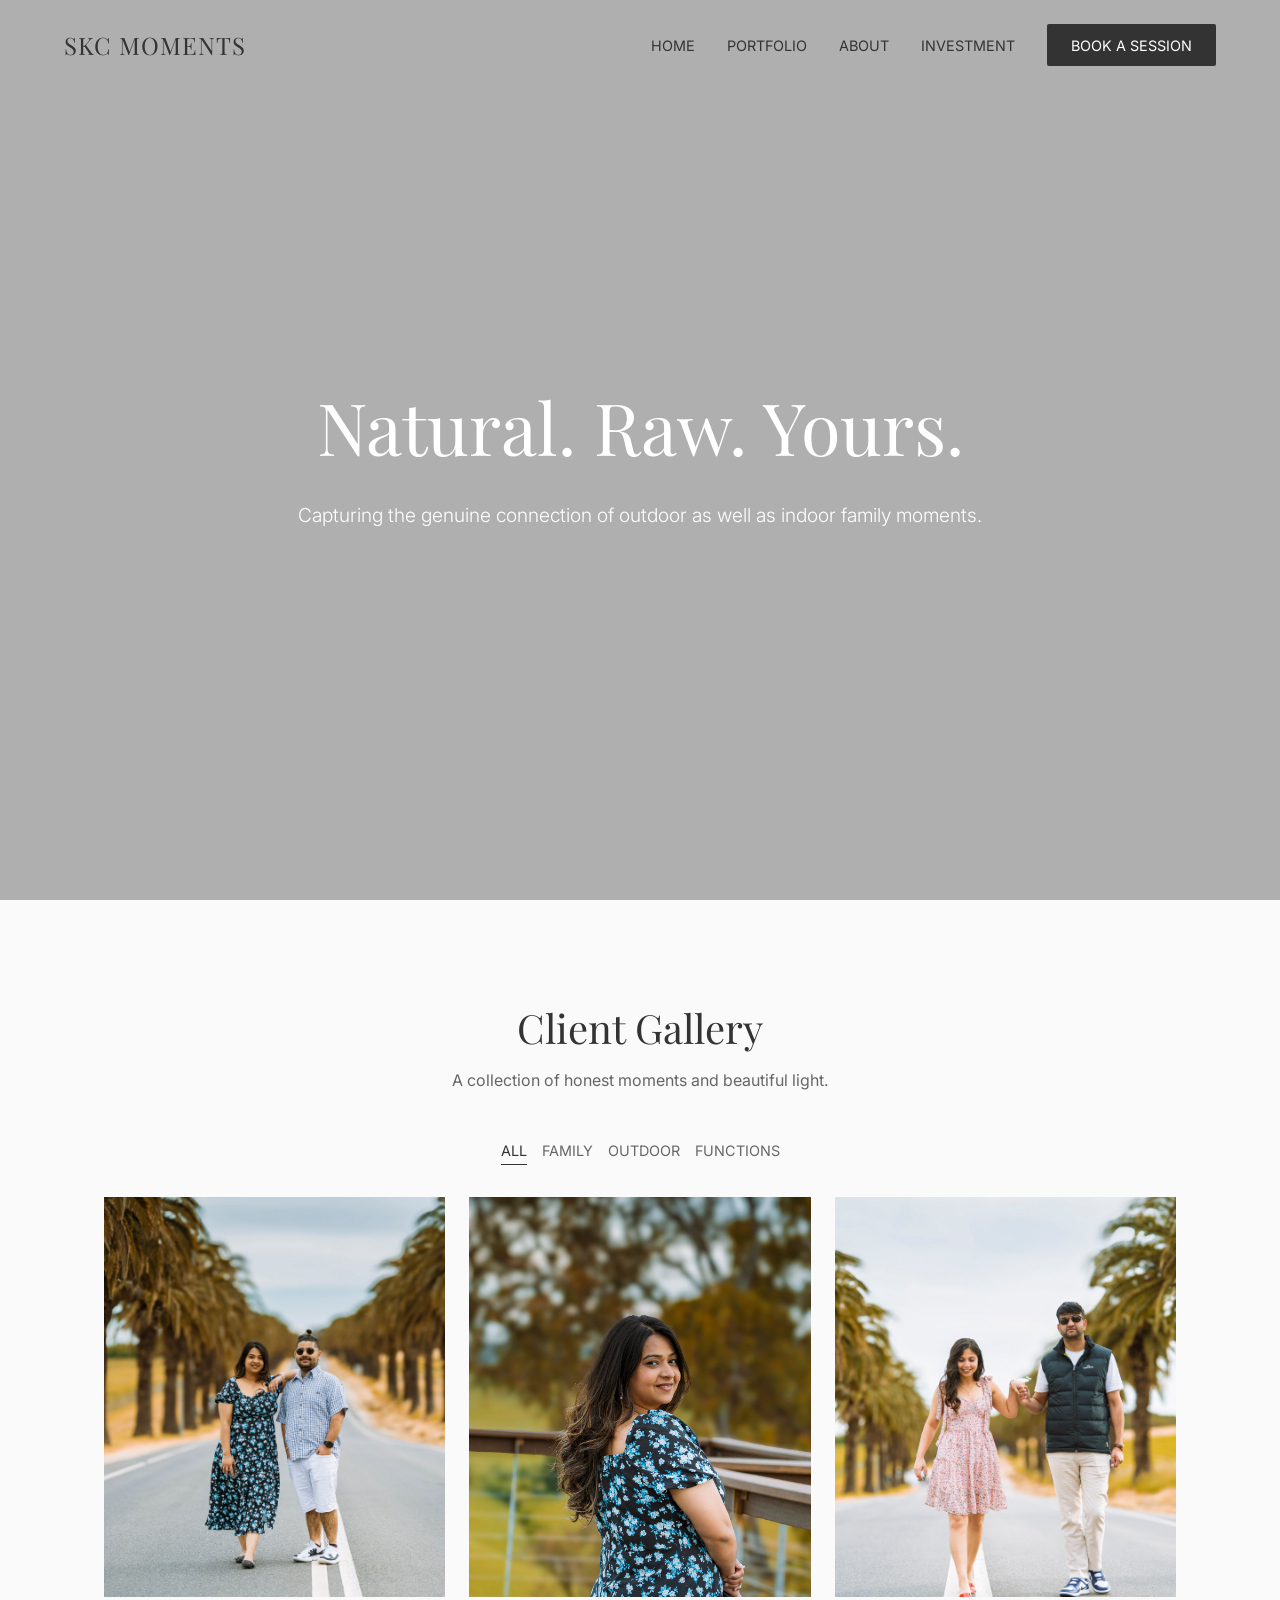
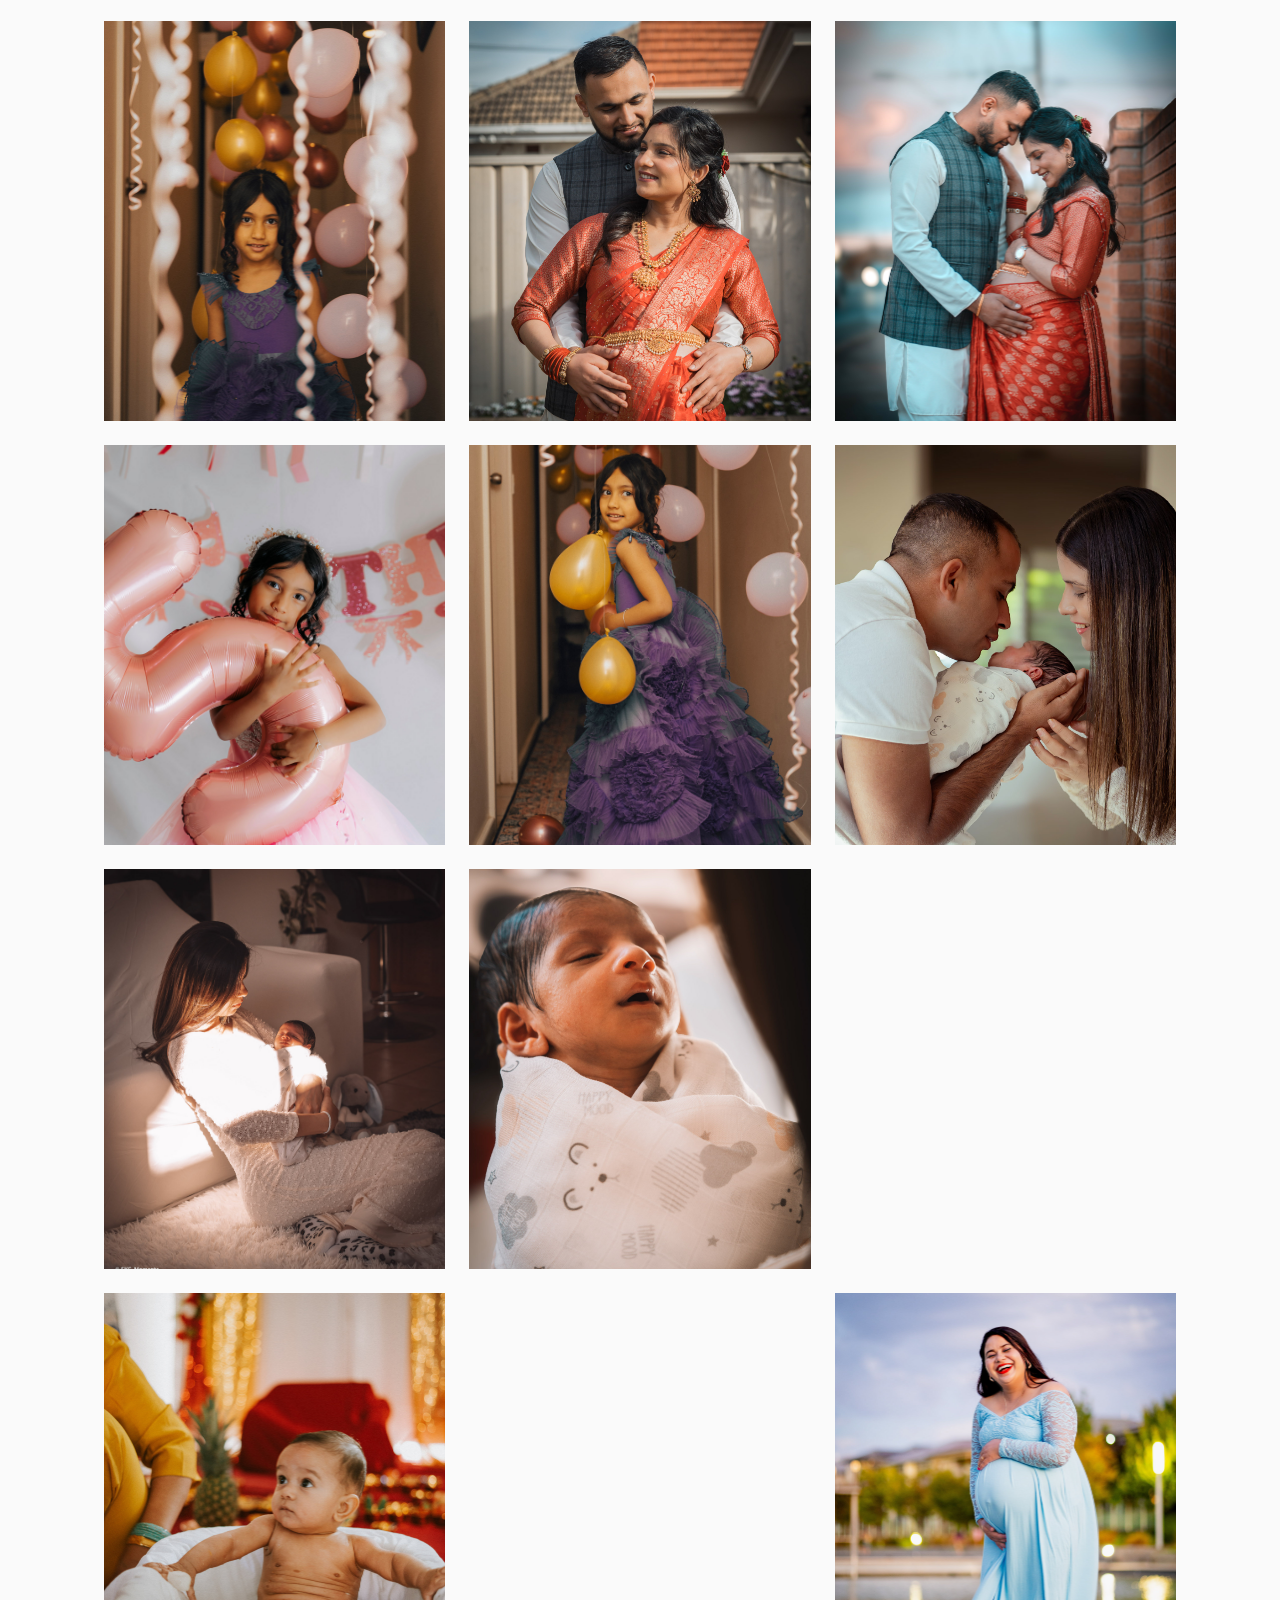
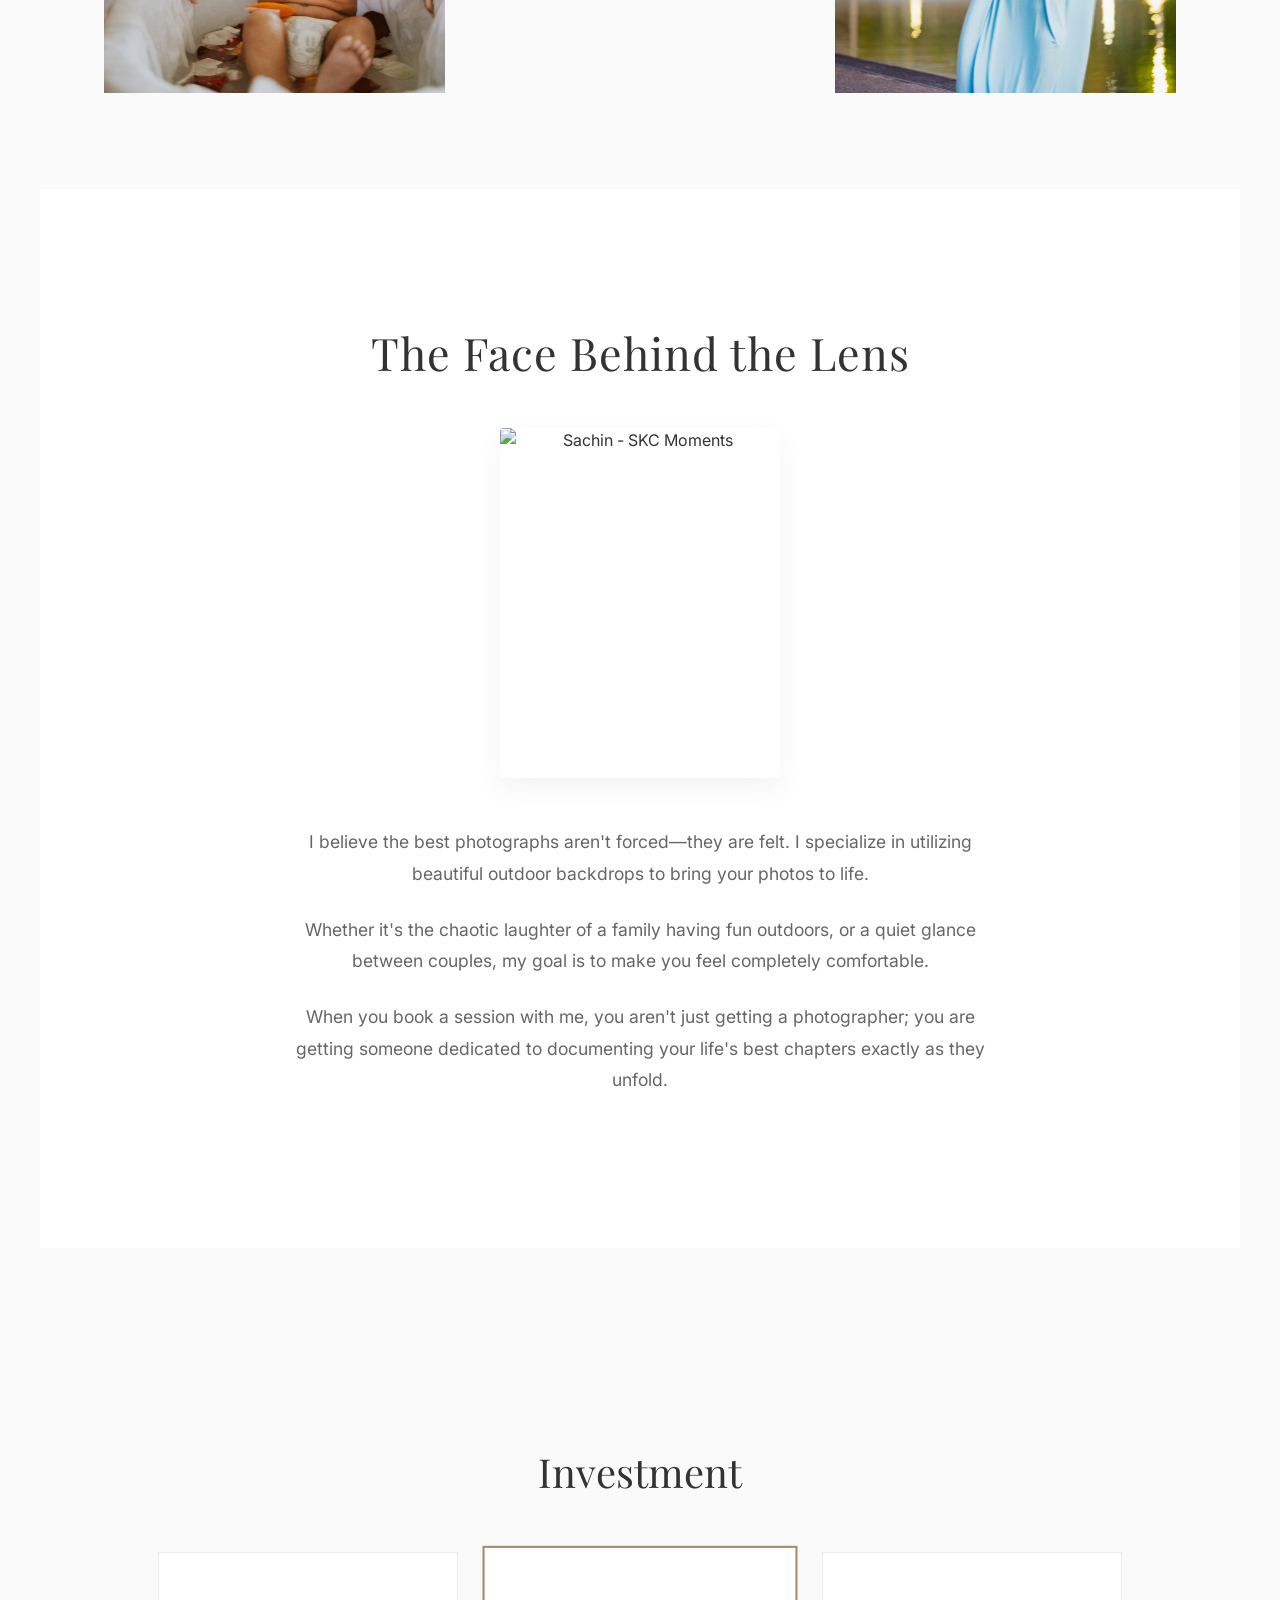
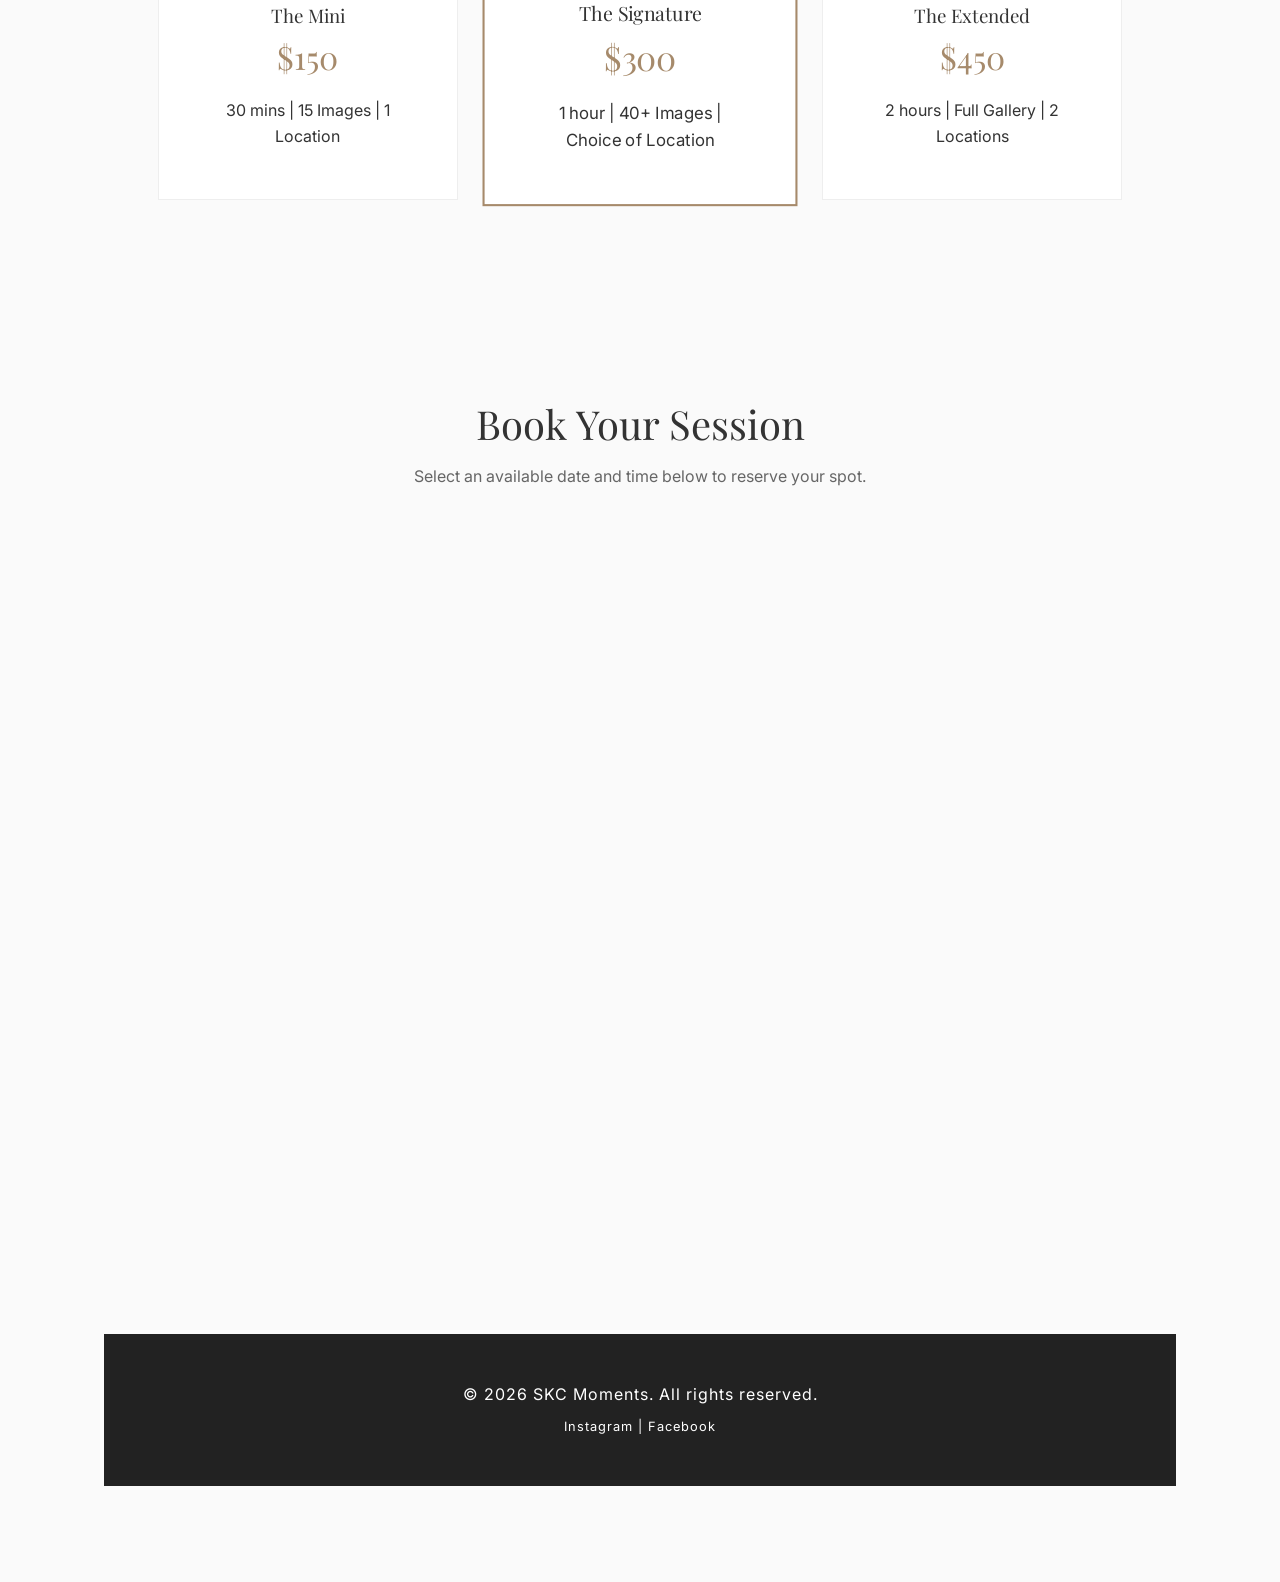
==== index.html @ 0d702248 "Merge branch 'main' of https://github.com/skcmoments/skcmoments.github.io" ====
<!DOCTYPE html>
<html lang="en">
<head>
    <meta charset="UTF-8">
    <meta name="viewport" content="width=device-width, initial-scale=1.0">
    <title>SKC Moments | Outdoor | Indoor Family Photography</title>
    <link rel="preconnect" href="https://fonts.googleapis.com">
    <link rel="preconnect" href="https://fonts.gstatic.com" crossorigin>
    <link href="https://fonts.googleapis.com/css2?family=Playfair+Display:ital,wght@0,400;0,600;1,400&family=Inter:wght@300;400;500&display=swap" rel="stylesheet">
    <link rel="stylesheet" href="style.css">
</head>
<body>

    <nav id="navbar">
            <div class="logo">SKC MOMENTS</div>
            <div class="nav-links">
            <a href="#home">Home</a>
            <a href="#portfolio">Portfolio</a>
            <a href="#about">About</a> 
            <a href="#pricing">Investment</a>
            <a href="#contact" class="btn-book">Book a Session</a>
        </div>
    </nav>

    <header id="home">
        <div class="fade-in">
            <h1>Natural. Raw. Yours.</h1>
            <p>Capturing the genuine connection of outdoor as well as indoor family moments.</p>
        </div>
    </header>

    <section id="portfolio">
        <div class="section-header fade-in">
            <h2>Client Gallery</h2>
            <p>A collection of honest moments and beautiful light.</p>
        </div>
        
       <div class="filter-btns fade-in">
    <button class="filter-btn active" onclick="filterGallery('all')">All</button>
    <button class="filter-btn" onclick="filterGallery('family')">Family</button>
    <button class="filter-btn" onclick="filterGallery('outdoor')">Outdoor</button>
    <button class="filter-btn" onclick="filterGallery('functions')">Functions</button>
    </div>

        <div class="gallery fade-in" id="dynamic-gallery"></div>
    </section>
    <section id="about">
    <div class="about-container fade-in">
        <h2>The Face Behind the Lens</h2>
        
        <div class="about-image-wrap">
            <img src="images/about-me.jpg" alt="Sachin - SKC Moments" class="about-portrait">
        </div>

        <div class="about-text-content">
            <p>I believe the best photographs aren't forced—they are felt. I specialize in utilizing beautiful outdoor backdrops to bring your photos to life.</p>
            <p>Whether it's the chaotic laughter of a family having fun outdoors, or a quiet glance between couples, my goal is to make you feel completely comfortable.</p>
            <p>When you book a session with me, you aren't just getting a photographer; you are getting someone dedicated to documenting your life's best chapters exactly as they unfold.</p>
        </div>
    </div>
</section>
    <section id="pricing">

    <div id="lightbox">
        <span class="close-lightbox" onclick="closeLightbox()">&times;</span>
        <img id="lightbox-img" src="" alt="Full Screen Photo">
    </div>

    <section id="pricing">
        <div class="section-header fade-in">
            <h2>Investment</h2>
        </div>
        <div class="pricing-grid fade-in">
            <div class="price-card">
                <h3>The Mini</h3>
                <div class="price">$150</div>
                <p>30 mins | 15 Images | 1 Location</p>
            </div>
            <div class="price-card" style="border: 2px solid var(--accent); transform: scale(1.05);">
                <h3>The Signature</h3>
                <div class="price">$300</div>
                <p>1 hour | 40+ Images | Choice of Location</p>
            </div>
            <div class="price-card">
                <h3>The Extended</h3>
                <div class="price">$450</div>
                <p>2 hours | Full Gallery | 2 Locations</p>
            </div>
        </div>
    </section>

    <section id="contact">
        <div class="section-header fade-in">
            <h2>Book Your Session</h2>
            <p>Select an available date and time below to reserve your spot.</p>
        </div>
        
        <div class="fade-in">
            <div class="calendly-inline-widget" data-url="https://calendly.com/sachinkadel7/30min" style="min-width:320px;height:700px;"></div>
            <script type="text/javascript" src="https://assets.calendly.com/assets/external/widget.js" async></script>
            </div>
    </section>
    <footer>
        <p>&copy; 2026 SKC Moments. All rights reserved.</p>
        <p style="margin-top: 10px; font-size: 0.8rem;">
            <a href="https://www.instagram.com/skc_moments" target="_blank">Instagram</a> |
            <a href="https://www.facebook.com/skc.moments" target="_blank">Facebook</a>
        </p>
    </footer>

    <script src="script.js"></script>
</body>
</html>
---- style.css ----
:root {
    --bg-light: #FAFAFA;
    --bg-dark: #222222;
    --text-main: #333333;
    --text-muted: #666666;
    --accent: #A68A6B; 
    --white: #FFFFFF;
}

* { margin: 0; padding: 0; box-sizing: border-box; }
html { scroll-behavior: smooth; overflow-x: hidden; }
body {
    font-family: 'Inter', sans-serif;
    background-color: var(--bg-light);
    color: var(--text-main);
    line-height: 1.6;
}

h1, h2, h3 { font-family: 'Playfair Display', serif; font-weight: 400; }
a { text-decoration: none; color: inherit; transition: color 0.3s; }
a:hover { color: var(--accent); }

/* Animations */
.fade-in { opacity: 0; transform: translateY(30px); transition: 0.8s ease-out; }
.fade-in.appear { opacity: 1; transform: translateY(0); }

/* Nav */
nav { position: fixed; top: 0; width: 100%; padding: 1.5rem 5%; display: flex; justify-content: space-between; align-items: center; z-index: 1000; transition: 0.4s; }
nav.scrolled { background: rgba(250, 250, 250, 0.95); padding: 1rem 5%; box-shadow: 0 2px 10px rgba(0,0,0,0.05); }
.logo { font-size: 1.5rem; letter-spacing: 1px; font-family: 'Playfair Display', serif; }
.nav-links { display: flex; gap: 2rem; text-transform: uppercase; font-size: 0.9rem; align-items: center; }
.btn-book { background: var(--text-main); color: var(--white); padding: 0.6rem 1.5rem; border-radius: 2px; }
.btn-book:hover { color: var(--white); background-color: var(--accent); }

/* Hero (Updated for Full Screen!) */
#home { 
    height: 100vh; 
    width: 100vw;
    max-width: 100%;
    margin: 0;
    padding: 0;
    background: linear-gradient(rgba(0,0,0,0.3), rgba(0,0,0,0.3)), url('https://images.unsplash.com/photo-1511895426328-dc8714191300?ixlib=rb-4.0.3') center/cover no-repeat; 
    display: flex; 
    flex-direction: column; 
    justify-content: center; 
    align-items: center; 
    color: var(--white); 
    text-align: center; 
}
#home h1 { font-size: 4.5rem; margin-bottom: 1rem; padding: 0 20px;}
#home p { font-size: 1.2rem; font-weight: 300; padding: 0 20px;}

/* Sections */
section { padding: 6rem 5%; max-width: 1200px; margin: 0 auto; }
.section-header { text-align: center; margin-bottom: 3rem; }
.section-header h2 { font-size: 2.5rem; margin-bottom: 0.5rem;}
.section-header p { color: var(--text-muted); }

/* Gallery */
.filter-btns {
    display: flex;
    justify-content: center;
    gap: 15px;
    margin-bottom: 2rem;
    flex-wrap: wrap; /* This ensures buttons move to a new line on small phones */
}
.filter-btn { background: none; border: none; font-size: 0.9rem; text-transform: uppercase; cursor: pointer; color: var(--text-muted); padding-bottom: 5px; font-family: 'Inter', sans-serif;}
.filter-btn.active { color: var(--text-main); border-bottom: 1px solid var(--text-main); }
.gallery { display: grid; grid-template-columns: repeat(auto-fill, minmax(300px, 1fr)); gap: 1.5rem; }
.gallery img { width: 100%; height: 400px; object-fit: cover; cursor: pointer; transition: 0.4s; }
.gallery img:hover { transform: scale(1.02); }

/* Lightbox */
#lightbox { position: fixed; top: 0; left: 0; width: 100%; height: 100%; background: rgba(0,0,0,0.9); display: none; justify-content: center; align-items: center; z-index: 2000; }
#lightbox.active { display: flex; }
#lightbox img { max-width: 90%; max-height: 90%; box-shadow: 0 0 20px rgba(0,0,0,0.5); }
.close-lightbox { position: absolute; top: 30px; right: 40px; color: white; font-size: 2rem; cursor: pointer; }

/* Pricing */
.pricing-grid { display: grid; grid-template-columns: repeat(auto-fit, minmax(300px, 1fr)); gap: 2rem; text-align: center; }
.price-card { background: var(--white); padding: 3rem; border: 1px solid #eee; }
.price-card .price { font-size: 2rem; color: var(--accent); margin-bottom: 1rem; font-family: 'Playfair Display', serif;}

/* Footer */
footer {
    background-color: var(--bg-dark);
    color: var(--white);
    text-align: center;
    padding: 3rem 5%;
    font-family: 'Inter', sans-serif;
    letter-spacing: 1px;
}

/* --- MOBILE RESPONSIVENESS --- */
@media (max-width: 768px) {
    nav {
        flex-direction: column;
        gap: 1rem;
        padding: 1rem 5%;
    }
    nav.scrolled {
        padding: 1rem 5%;
    }
    .nav-links {
        gap: 1rem;
        flex-wrap: wrap;
        justify-content: center;
    }
    #home h1 {
        font-size: 3rem; /* Shrinks the giant text for small screens */
    }
    section {
        padding: 4rem 5%; /* Reduces empty space on phones */
    }
    .section-header h2 {
        font-size: 2rem;
    }
    .price-card[style*="transform"] {
        transform: scale(1) !important; /* Stops the middle pricing card from overlapping on mobile */
    }
}
/* --- ABOUT SECTION STYLES --- */
/* --- STACKED ABOUT SECTION --- */
#about {
    padding: 8rem 5%;
    background-color: var(--white);
    text-align: center;
}

.about-container {
    max-width: 700px; /* Keeps the text readable */
    margin: 0 auto;
}

#about h2 {
    font-size: 2.8rem;
    margin-bottom: 2.5rem;
    letter-spacing: 1px;
}

.about-image-wrap {
    margin-bottom: 3rem;
    display: flex;
    justify-content: center;
}

.about-portrait {
    width: 280px; /* Slightly larger since it's the centerpiece */
    height: 350px; /* Rectangular portrait style */
    object-fit: cover;
    object-position: bottom; /* Keeps the bottom of your sitting photo visible */
    border-radius: 4px; /* Soft edges, not a full circle */
    box-shadow: 0 10px 30px rgba(0,0,0,0.05); /* Subtle professional shadow */
}

.about-text-content p {
    font-size: 1.1rem;
    line-height: 1.8;
    color: var(--text-muted);
    margin-bottom: 1.5rem;
}

/* Mobile Responsiveness */
@media (max-width: 768px) {
    #about {
        padding: 5rem 5%;
    }
    #about h2 {
        font-size: 2.2rem;
    }
    .about-portrait {
        width: 100%; /* Spans full width of container on phones */
        max-width: 300px;
        height: 350px;
    }
}
.gallery {
    display: grid;
    grid-template-columns: repeat(auto-fill, minmax(300px, 1fr));
    gap: 1.5rem;
    min-height: 1000px; /* Forces space for the gallery */
}

.gallery-item {
    width: 100%;
    height: 400px; /* Fixes the height so boxes don't collapse */
    object-fit: cover;
    background-color: #f3f3f3; /* Shows a light grey box while loading */
    opacity: 0;
    transition: opacity 0.5s ease-in;
}

.gallery-item.loaded {
    opacity: 1;
}
/* Fix for mobile screens */
@media (max-width: 768px) {
    .about-grid { 
        grid-template-columns: 1fr; 
        gap: 2rem; 
    }
    .about-img {
        height: 400px;
    }
}
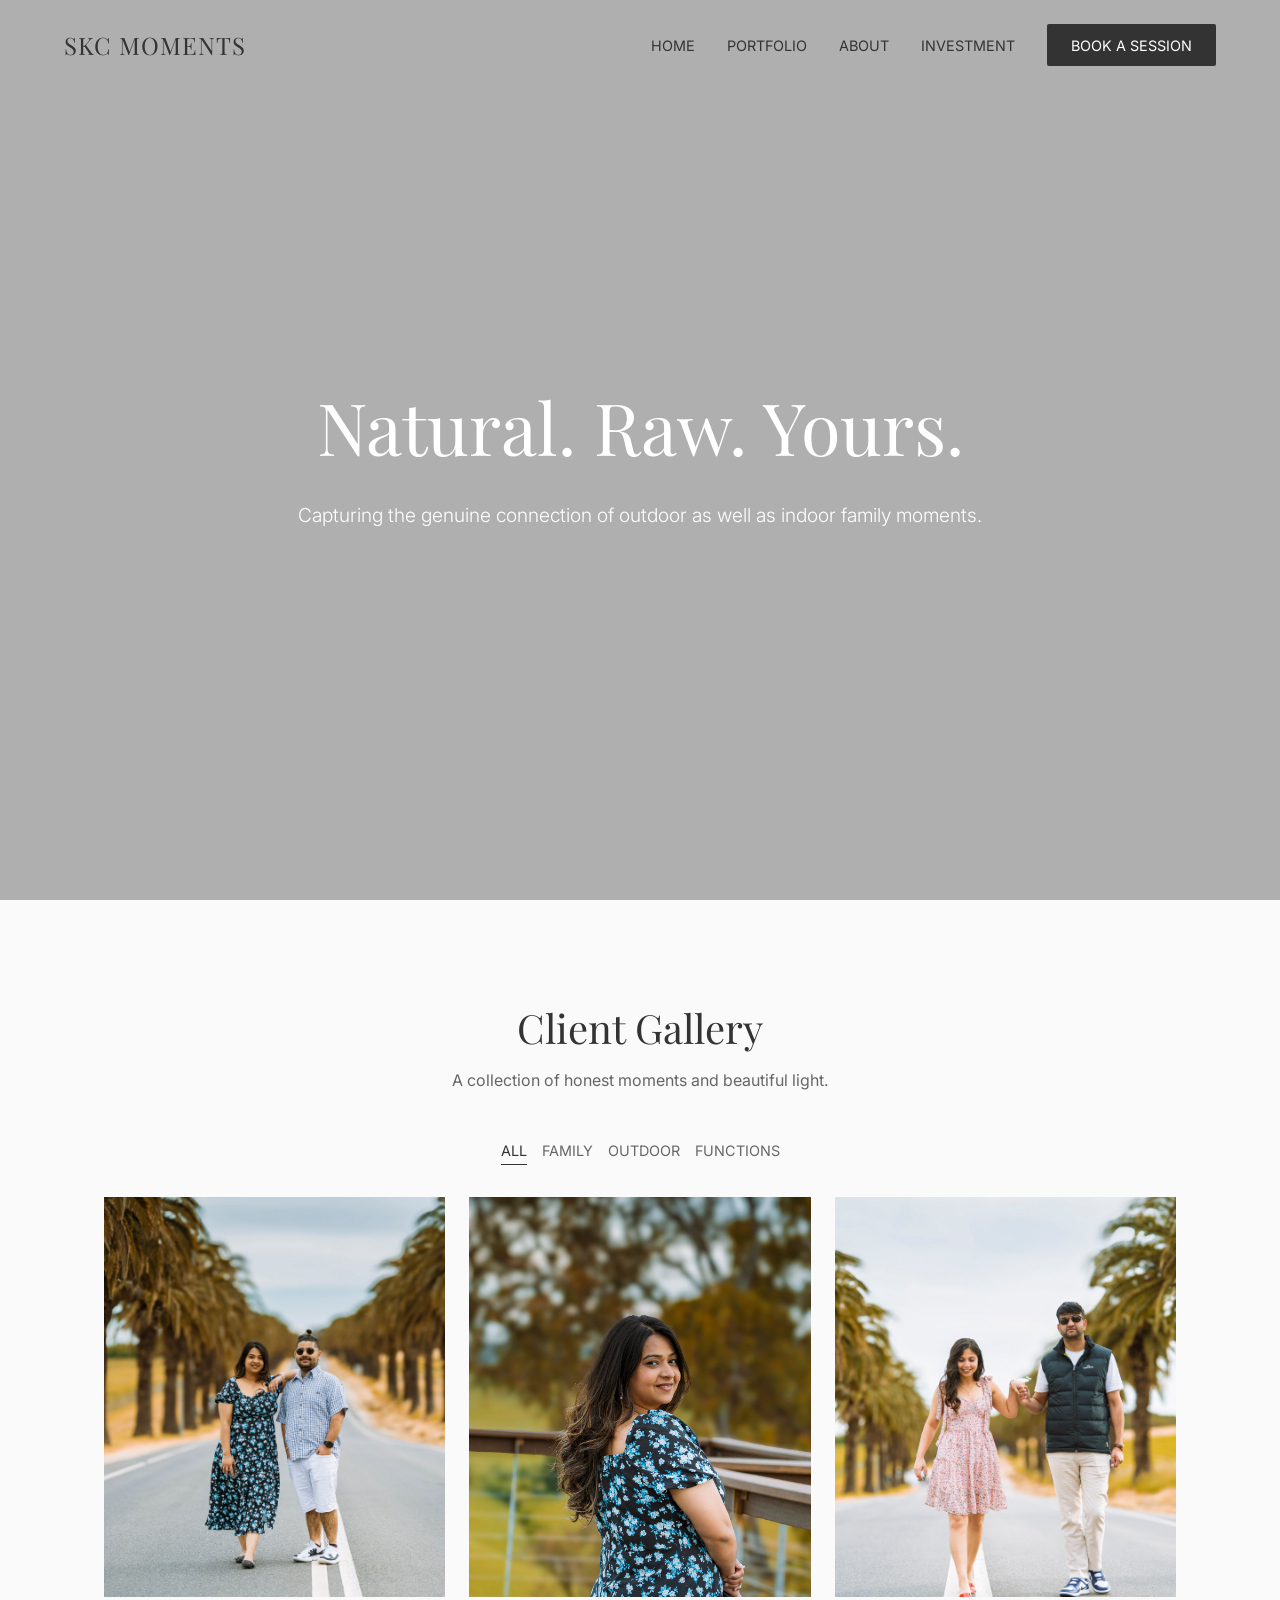
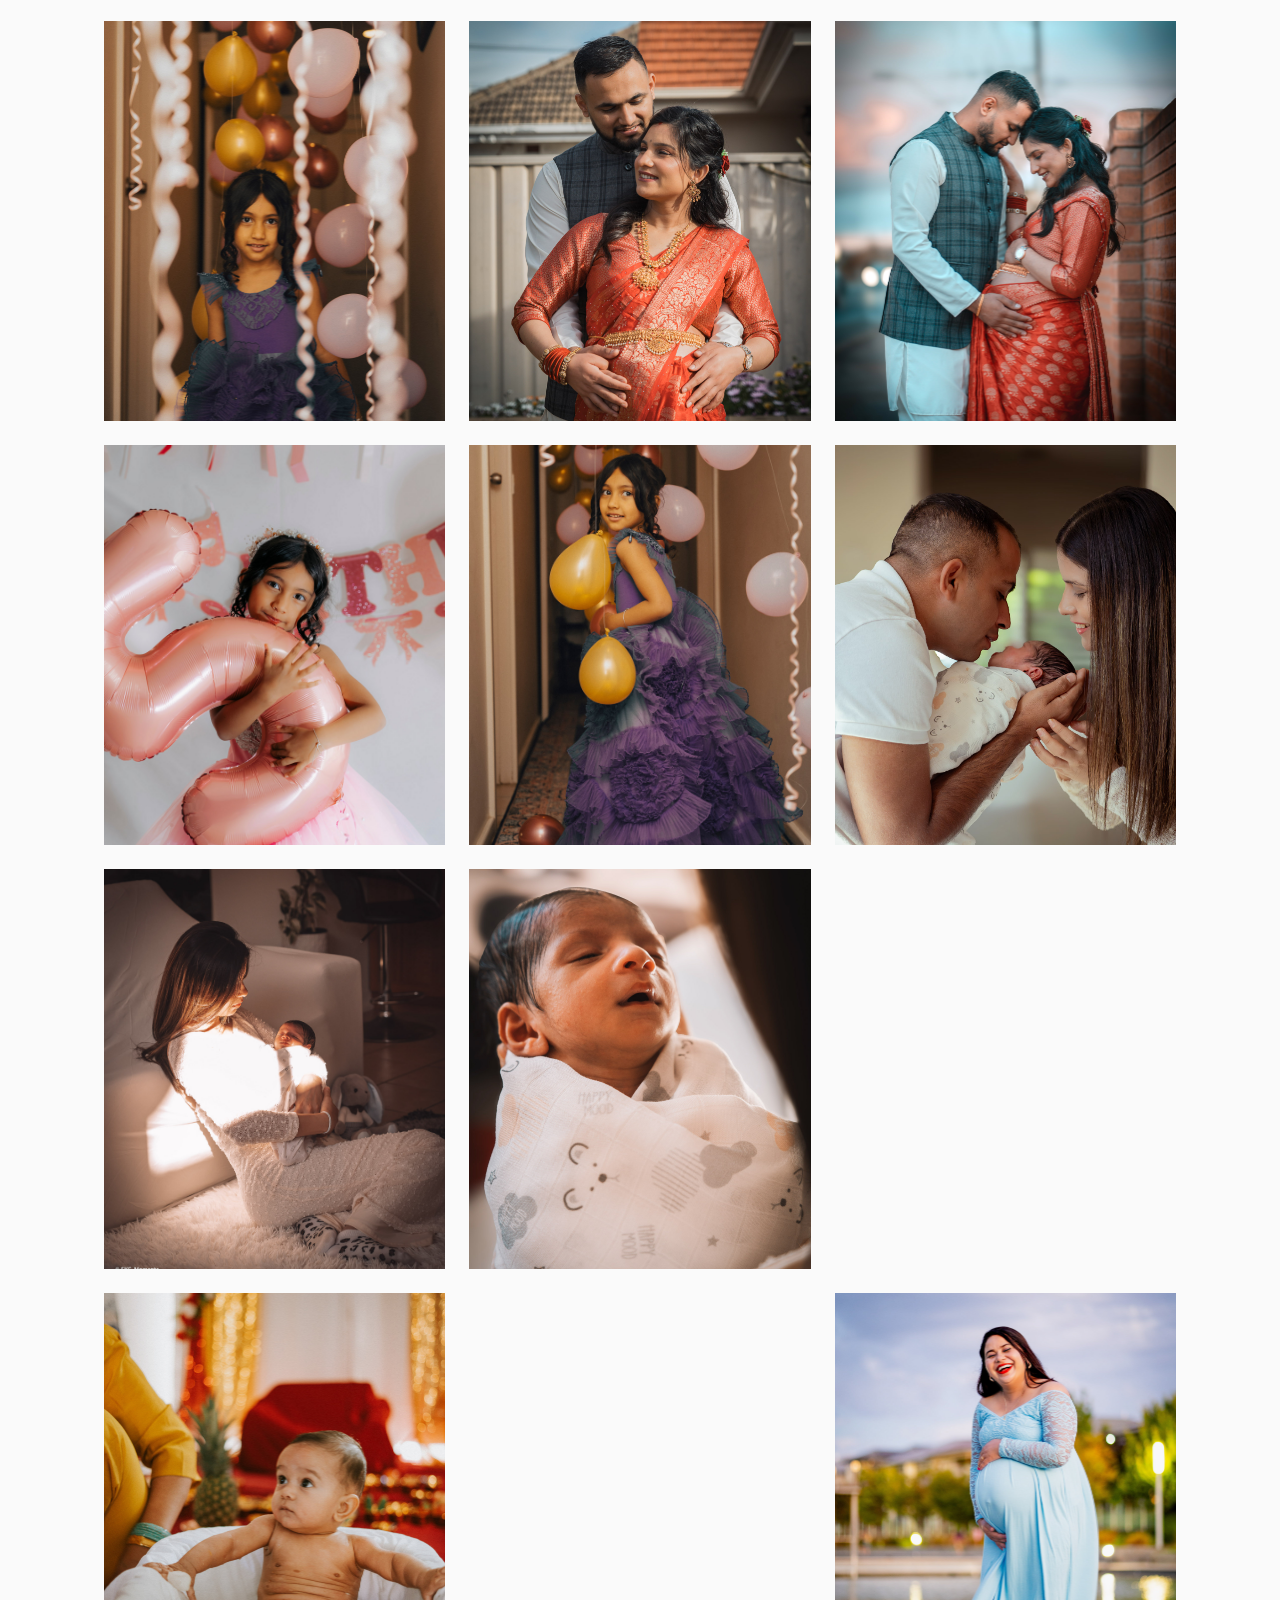
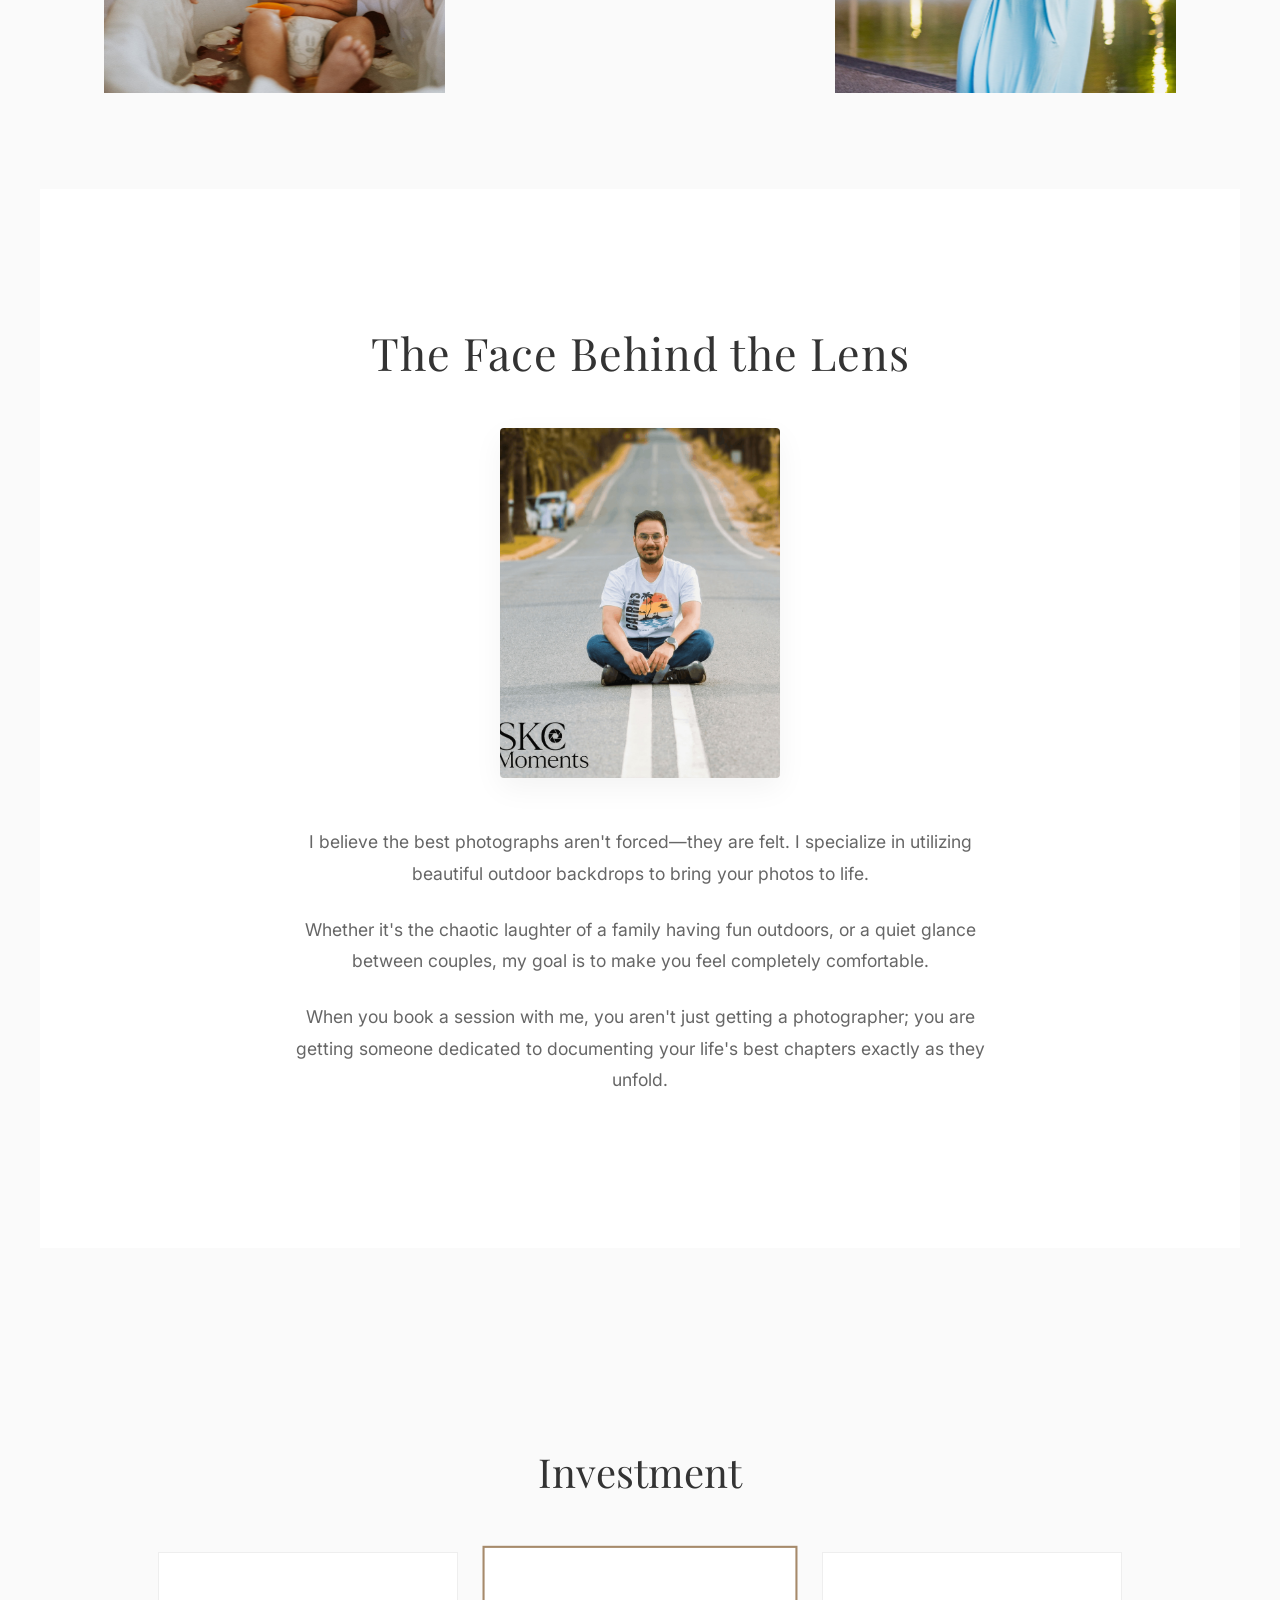
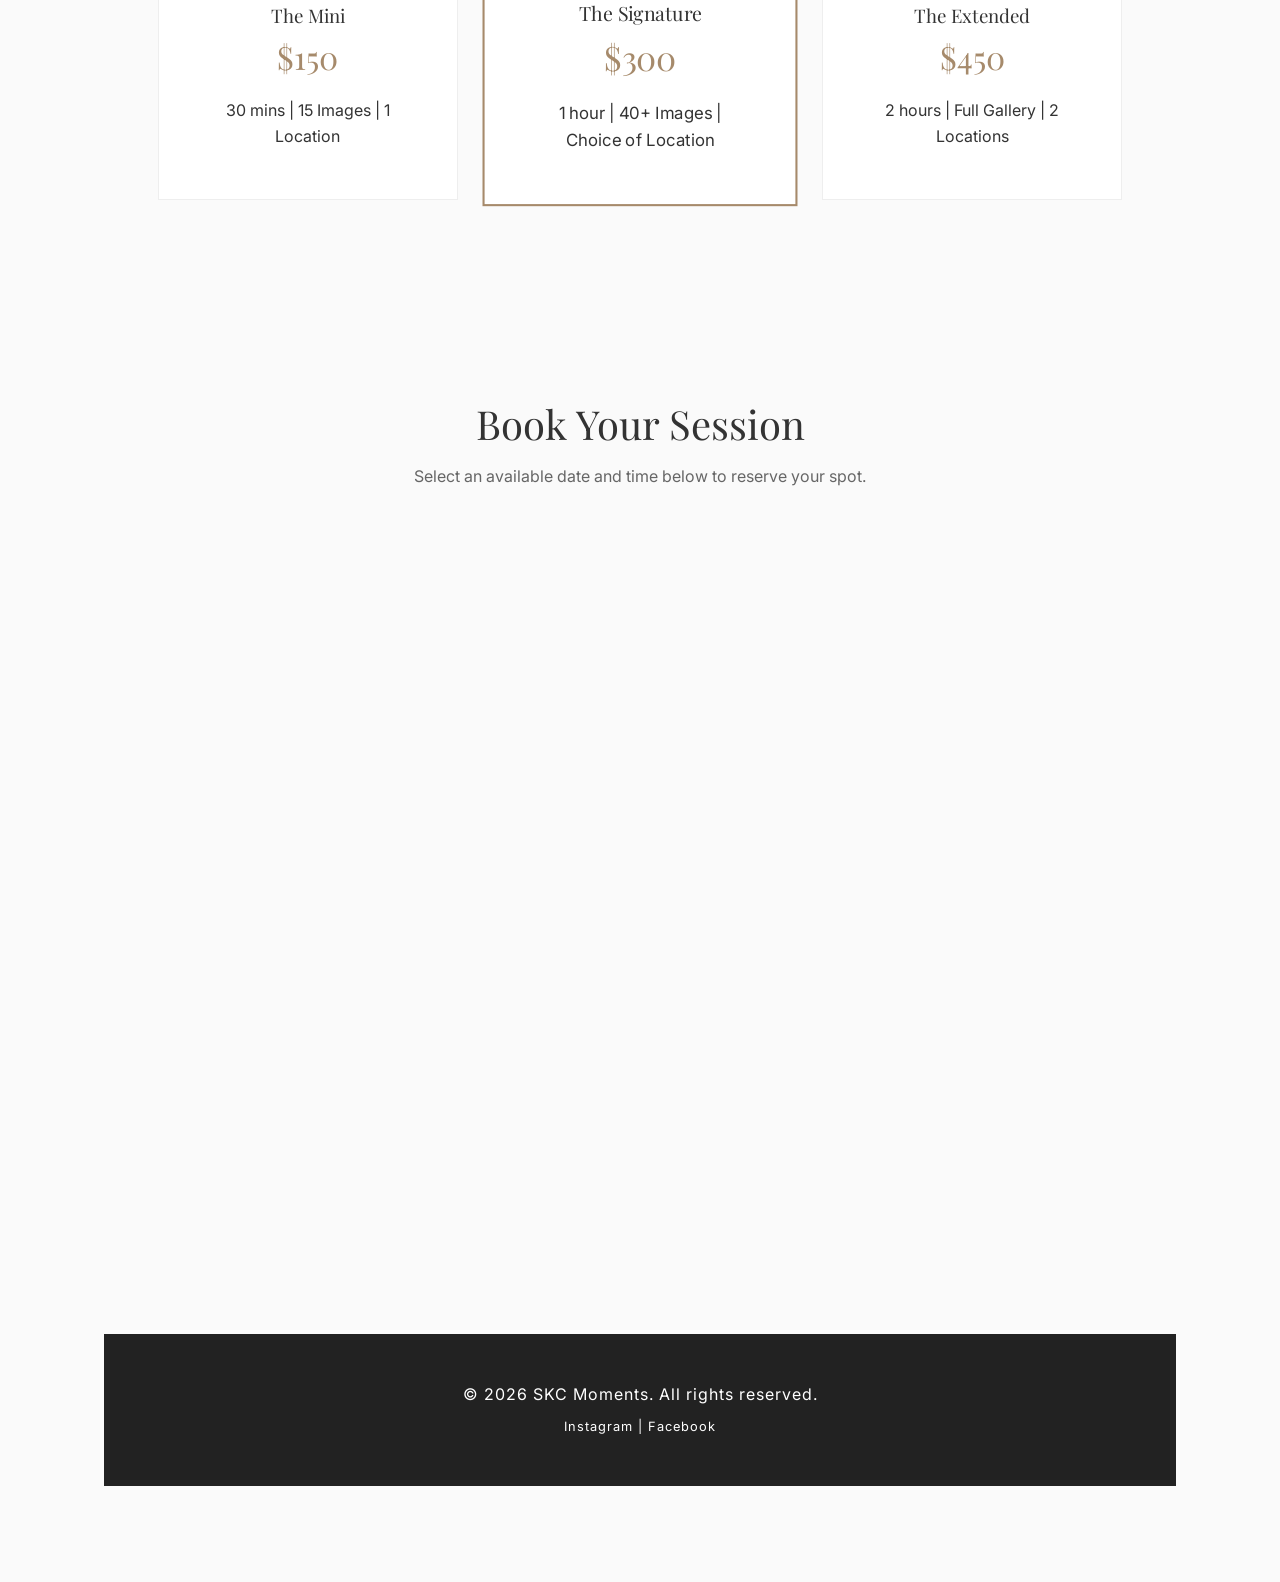
==== commit 3bc5374b: "Update index.html" ====
--- a/index.html
+++ b/index.html
@@ -49,7 +49,7 @@
         <h2>The Face Behind the Lens</h2>
         
         <div class="about-image-wrap">
-            <img src="images/about-me.jpg" alt="Sachin - SKC Moments" class="about-portrait">
+            <img src="images/me.jpg" alt="Sachin - SKC Moments" class="about-portrait">
         </div>
 
         <div class="about-text-content">
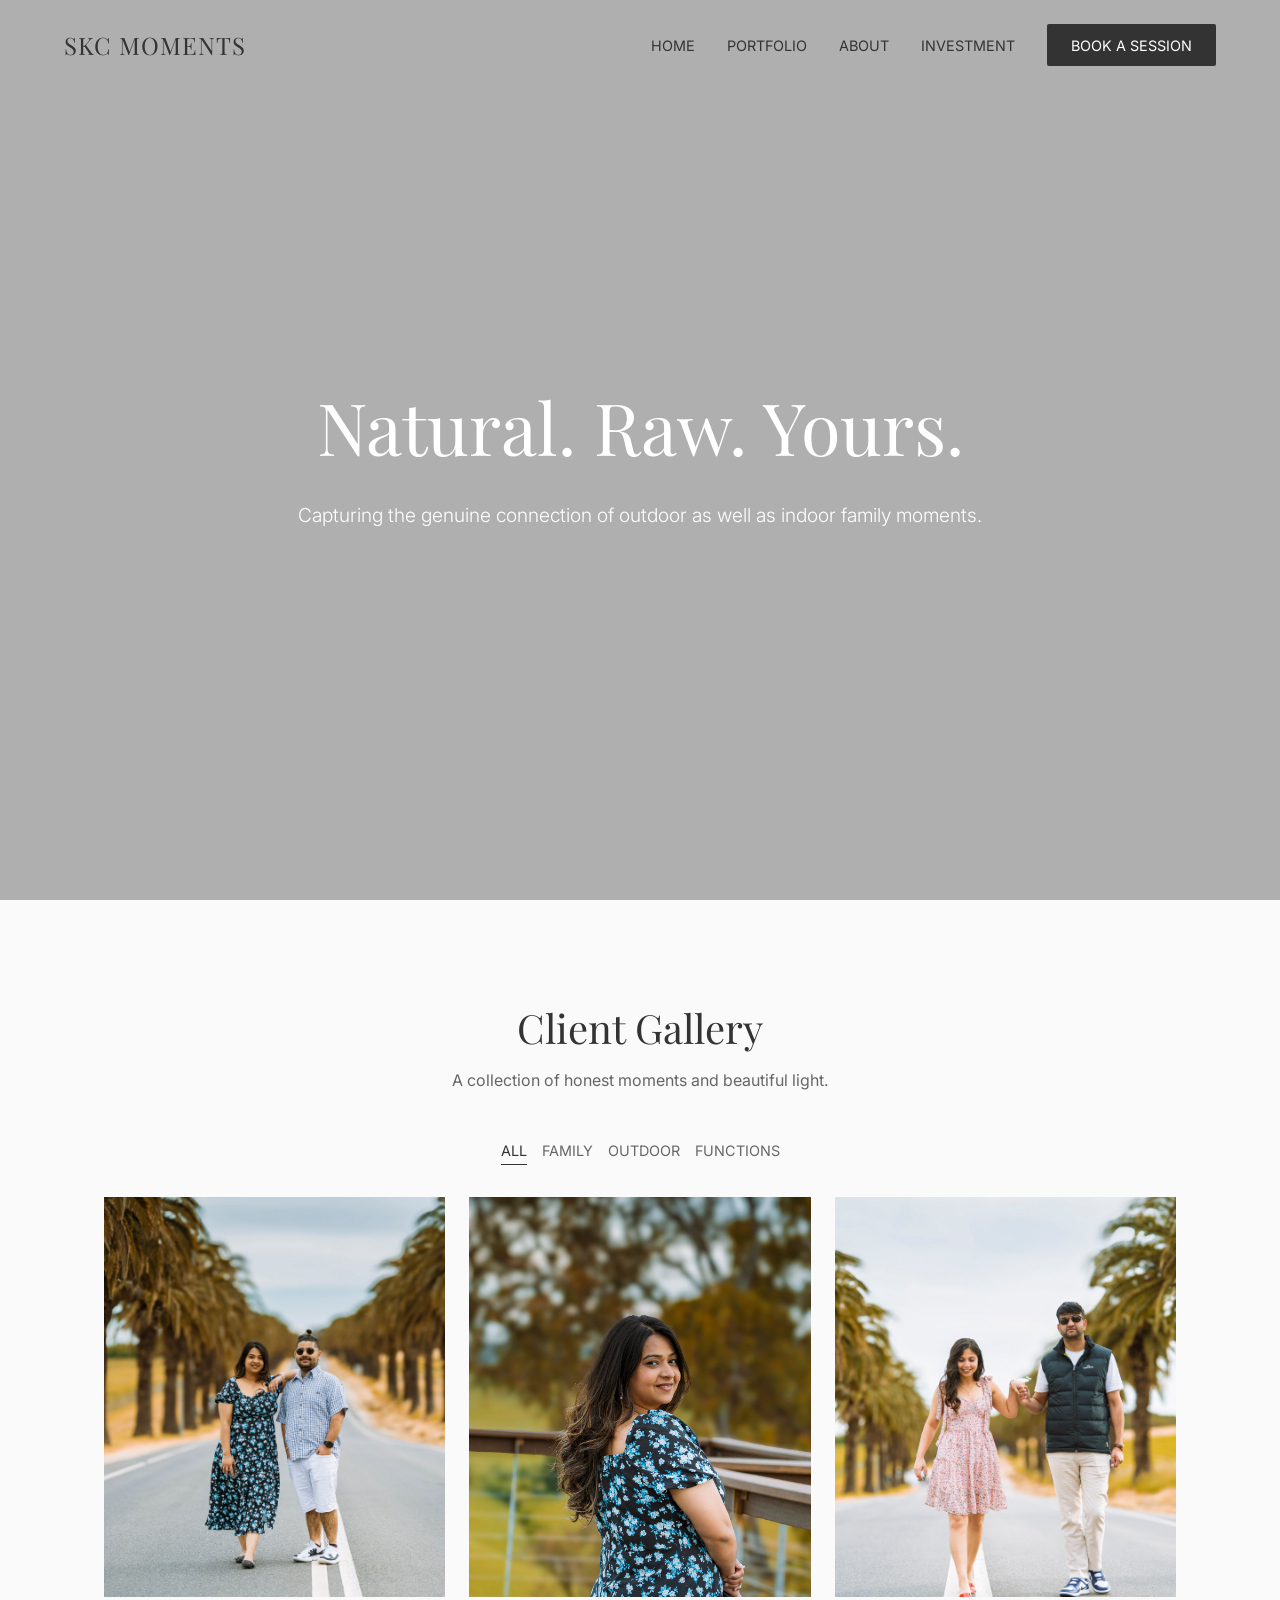
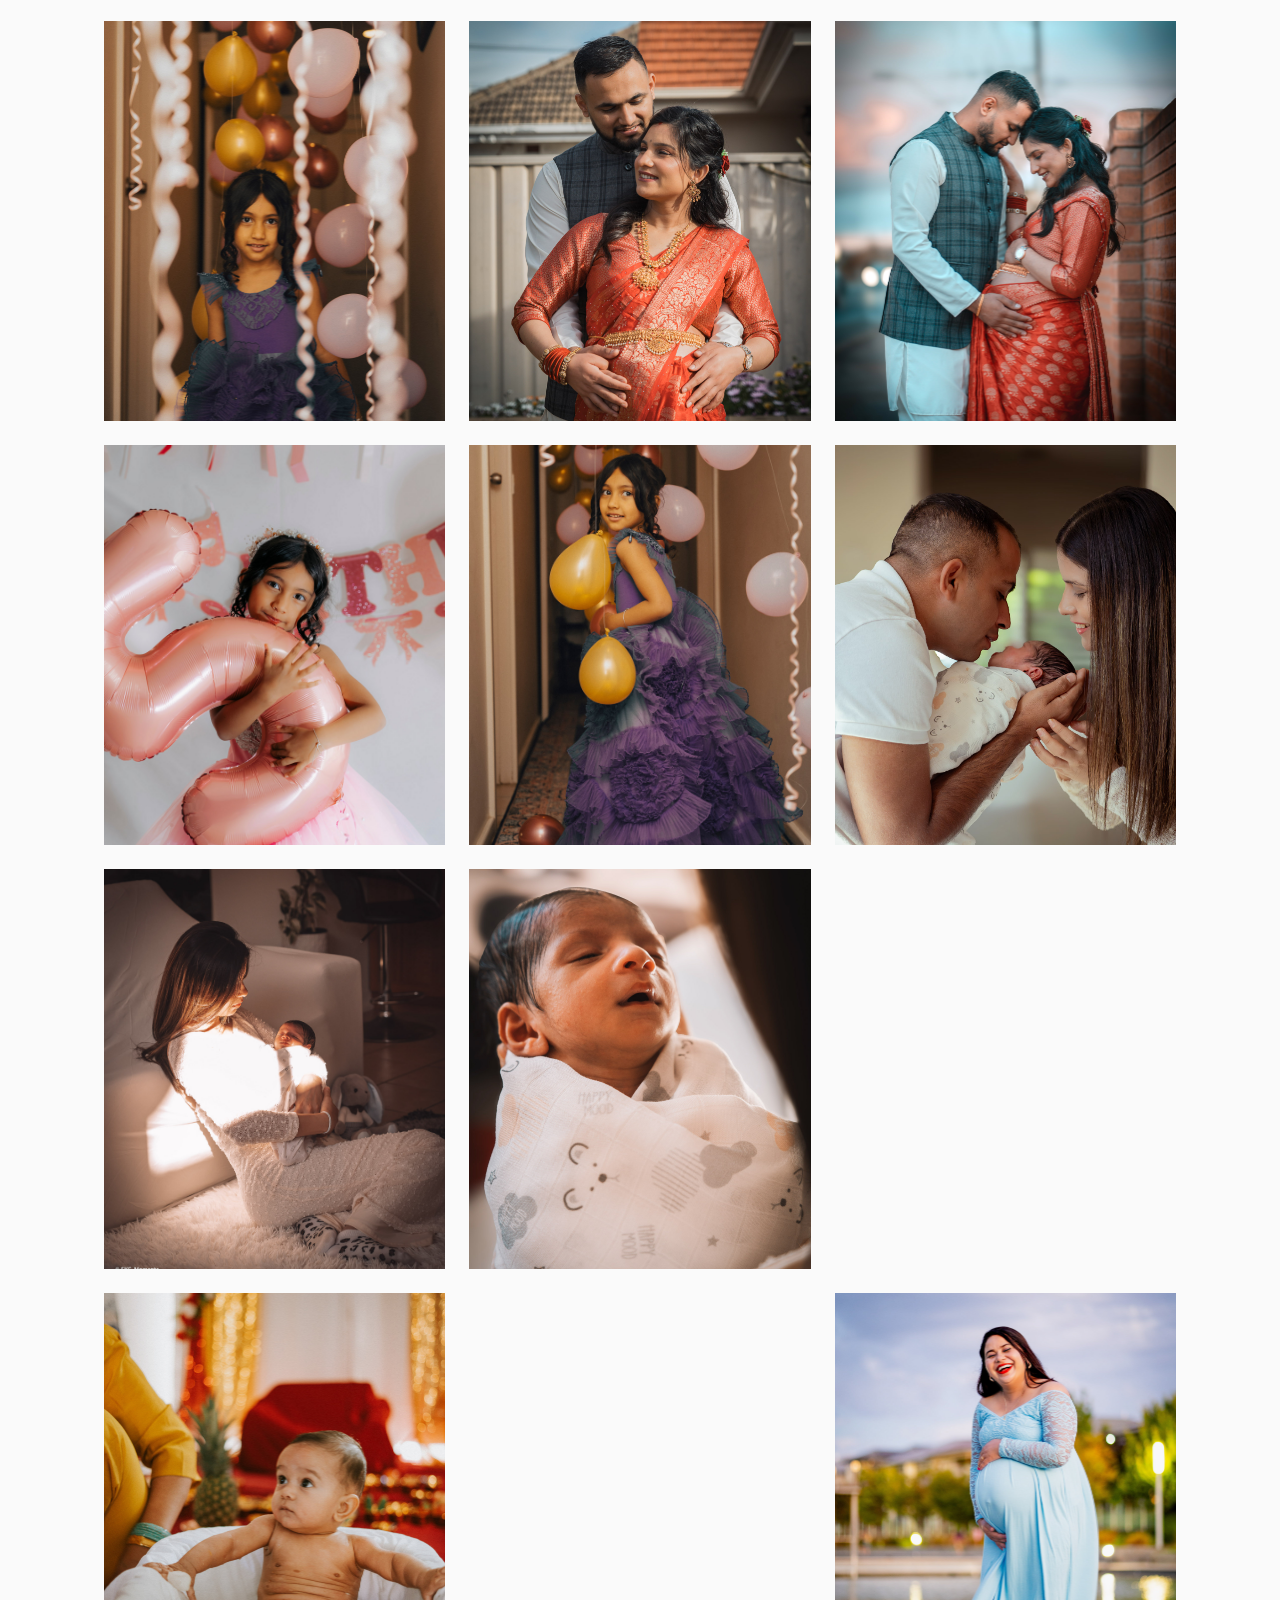
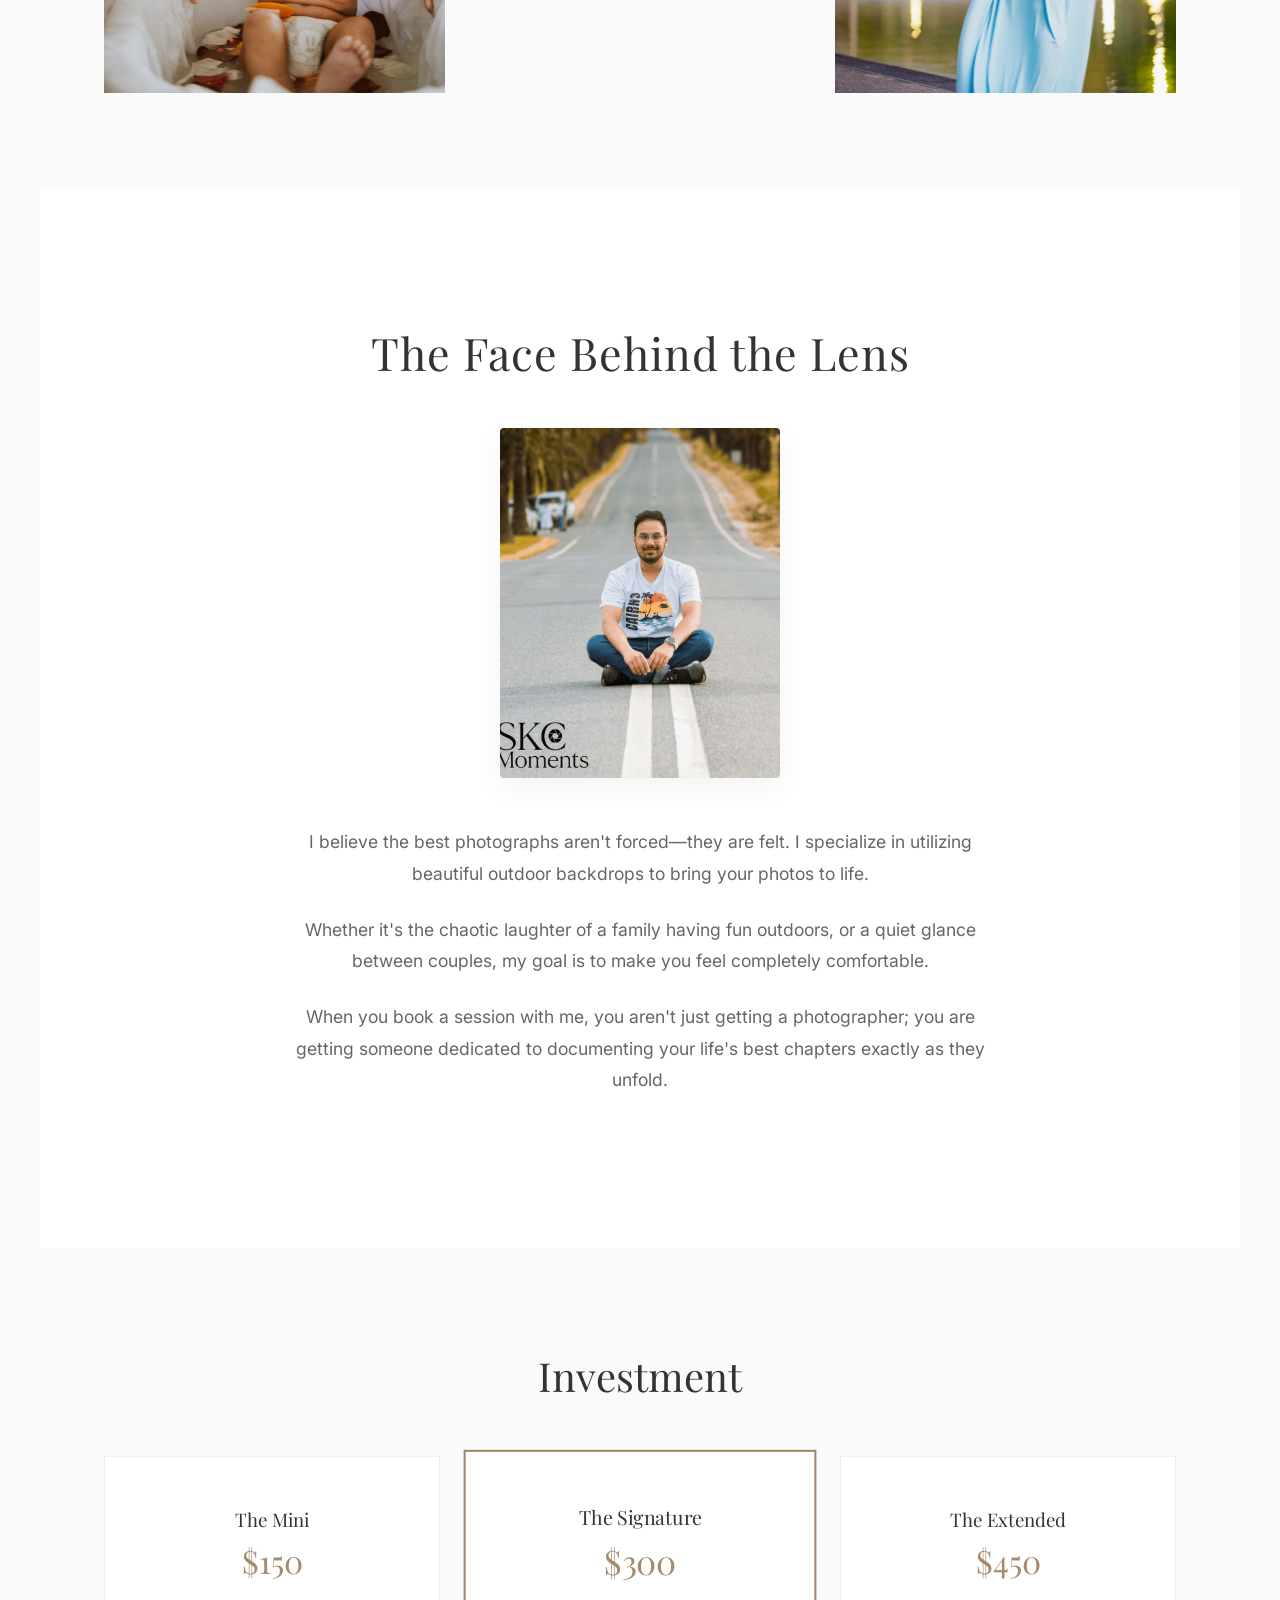
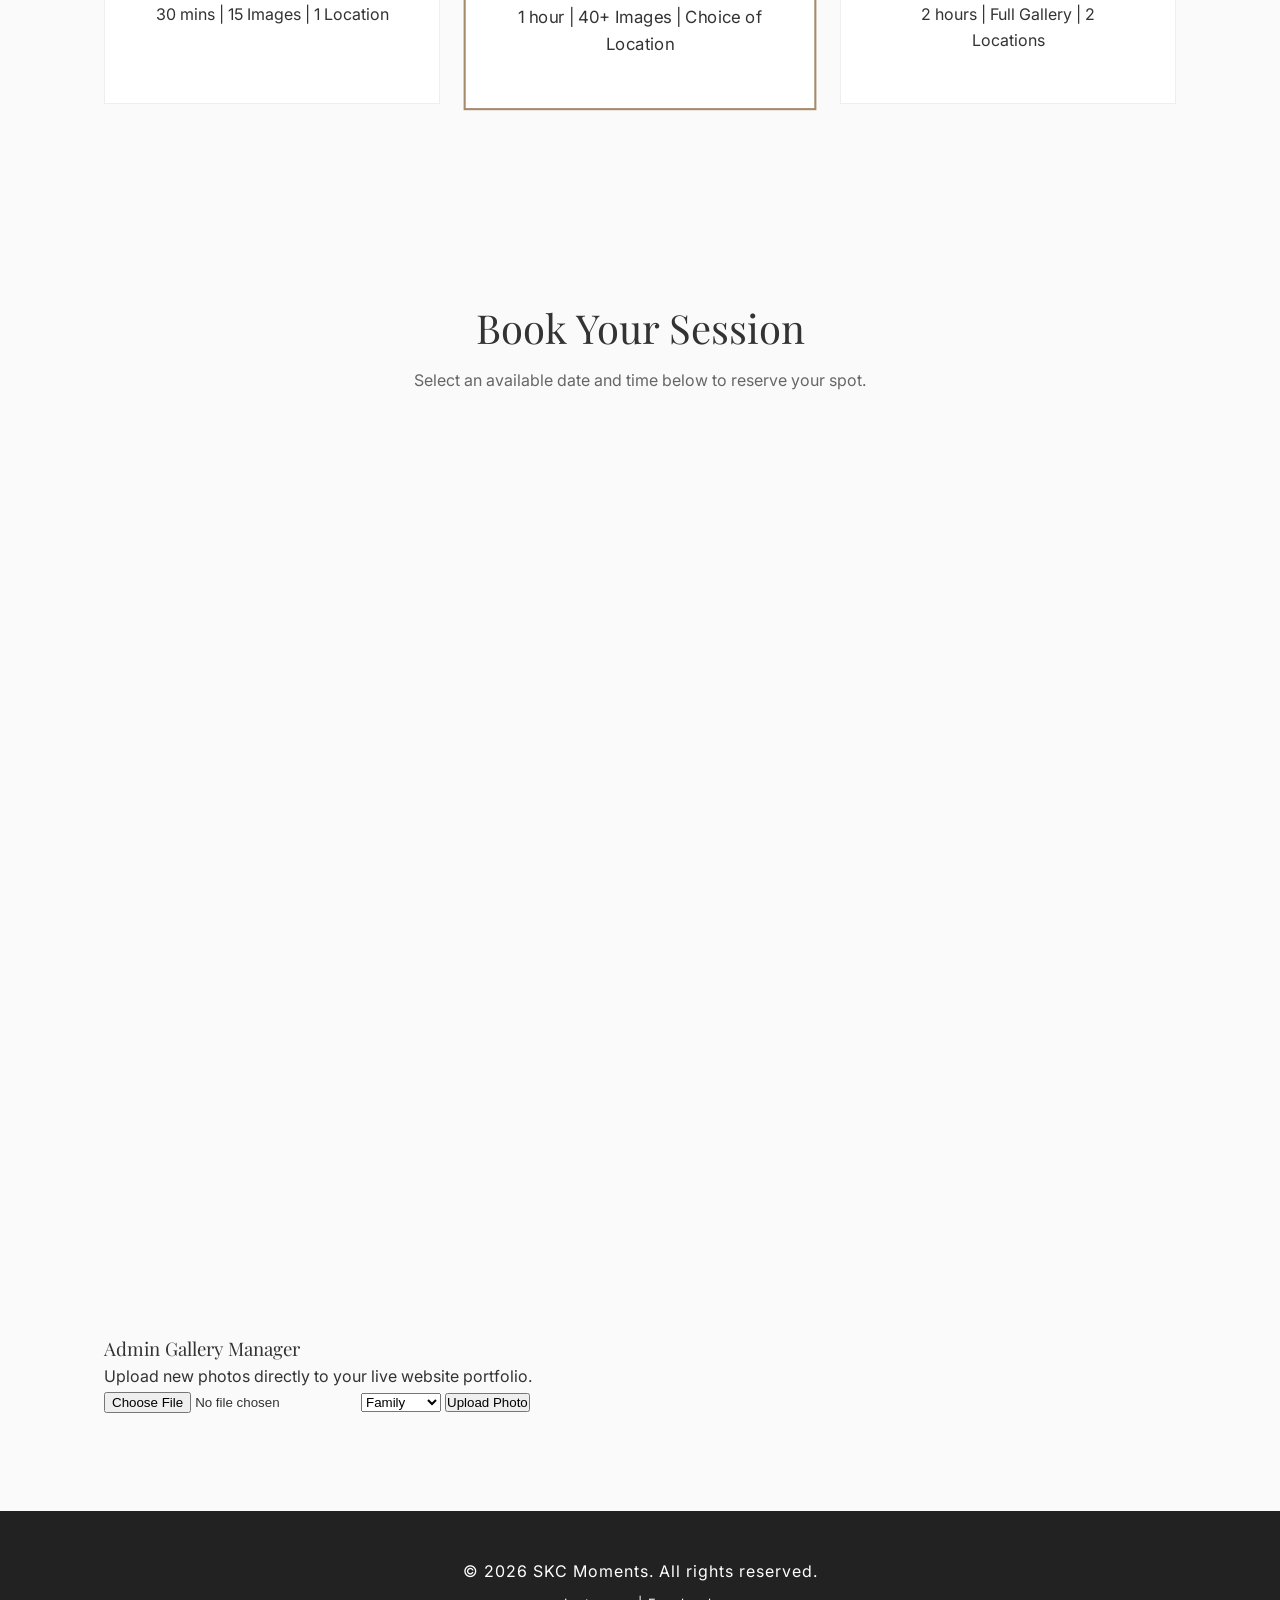
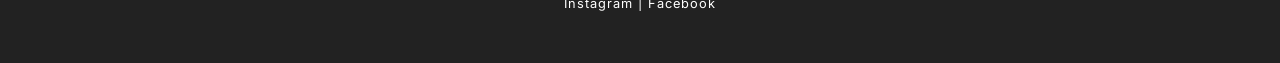
==== commit 11c4c861: "Update index.html" ====
--- a/index.html
+++ b/index.html
@@ -12,8 +12,8 @@
 <body>
 
     <nav id="navbar">
-            <div class="logo">SKC MOMENTS</div>
-            <div class="nav-links">
+        <div class="logo">SKC MOMENTS</div>
+        <div class="nav-links">
             <a href="#home">Home</a>
             <a href="#portfolio">Portfolio</a>
             <a href="#about">About</a> 
@@ -35,31 +35,31 @@
             <p>A collection of honest moments and beautiful light.</p>
         </div>
         
-       <div class="filter-btns fade-in">
-    <button class="filter-btn active" onclick="filterGallery('all')">All</button>
-    <button class="filter-btn" onclick="filterGallery('family')">Family</button>
-    <button class="filter-btn" onclick="filterGallery('outdoor')">Outdoor</button>
-    <button class="filter-btn" onclick="filterGallery('functions')">Functions</button>
-    </div>
+        <div class="filter-btns fade-in">
+            <button class="filter-btn active" onclick="filterGallery('all')">All</button>
+            <button class="filter-btn" onclick="filterGallery('family')">Family</button>
+            <button class="filter-btn" onclick="filterGallery('outdoor')">Outdoor</button>
+            <button class="filter-btn" onclick="filterGallery('functions')">Functions</button>
+        </div>
 
         <div class="gallery fade-in" id="dynamic-gallery"></div>
     </section>
+
     <section id="about">
-    <div class="about-container fade-in">
-        <h2>The Face Behind the Lens</h2>
-        
-        <div class="about-image-wrap">
-            <img src="images/me.jpg" alt="Sachin - SKC Moments" class="about-portrait">
+        <div class="about-container fade-in">
+            <h2>The Face Behind the Lens</h2>
+            
+            <div class="about-image-wrap">
+                <img src="images/me.jpg" alt="Sachin - SKC Moments" class="about-portrait">
+            </div>
+
+            <div class="about-text-content">
+                <p>I believe the best photographs aren't forced—they are felt. I specialize in utilizing beautiful outdoor backdrops to bring your photos to life.</p>
+                <p>Whether it's the chaotic laughter of a family having fun outdoors, or a quiet glance between couples, my goal is to make you feel completely comfortable.</p>
+                <p>When you book a session with me, you aren't just getting a photographer; you are getting someone dedicated to documenting your life's best chapters exactly as they unfold.</p>
+            </div>
         </div>
-
-        <div class="about-text-content">
-            <p>I believe the best photographs aren't forced—they are felt. I specialize in utilizing beautiful outdoor backdrops to bring your photos to life.</p>
-            <p>Whether it's the chaotic laughter of a family having fun outdoors, or a quiet glance between couples, my goal is to make you feel completely comfortable.</p>
-            <p>When you book a session with me, you aren't just getting a photographer; you are getting someone dedicated to documenting your life's best chapters exactly as they unfold.</p>
-        </div>
-    </div>
-</section>
-    <section id="pricing">
+    </section>
 
     <div id="lightbox">
         <span class="close-lightbox" onclick="closeLightbox()">&times;</span>
@@ -98,8 +98,30 @@
         <div class="fade-in">
             <div class="calendly-inline-widget" data-url="https://calendly.com/sachinkadel7/30min" style="min-width:320px;height:700px;"></div>
             <script type="text/javascript" src="https://assets.calendly.com/assets/external/widget.js" async></script>
+        </div>
+    </section>
+
+    <!-- ADMIN PANEL -->
+    <section id="admin-panel">
+        <div class="admin-container">
+            <h3>Admin Gallery Manager</h3>
+            <p>Upload new photos directly to your live website portfolio.</p>
+            
+            <div class="upload-form">
+                <input type="file" id="photo-file" accept="image/*">
+                
+                <select id="photo-category">
+                    <option value="family">Family</option>
+                    <option value="outdoor">Outdoor</option>
+                    <option value="functions">Functions</option>
+                </select>
+                
+                <button id="btn-upload" onclick="handleUpload()">Upload Photo</button>
             </div>
+            <div id="upload-status"></div>
+        </div>
     </section>
+
     <footer>
         <p>&copy; 2026 SKC Moments. All rights reserved.</p>
         <p style="margin-top: 10px; font-size: 0.8rem;">
@@ -108,6 +130,11 @@
         </p>
     </footer>
 
+    <!-- Firebase SDKs -->
+    <script src="https://www.gstatic.com/firebasejs/10.8.0/firebase-app-compat.js"></script>
+    <script src="https://www.gstatic.com/firebasejs/10.8.0/firebase-database-compat.js"></script>
+    <script src="https://www.gstatic.com/firebasejs/10.8.0/firebase-storage-compat.js"></script>
+    
     <script src="script.js"></script>
 </body>
 </html>
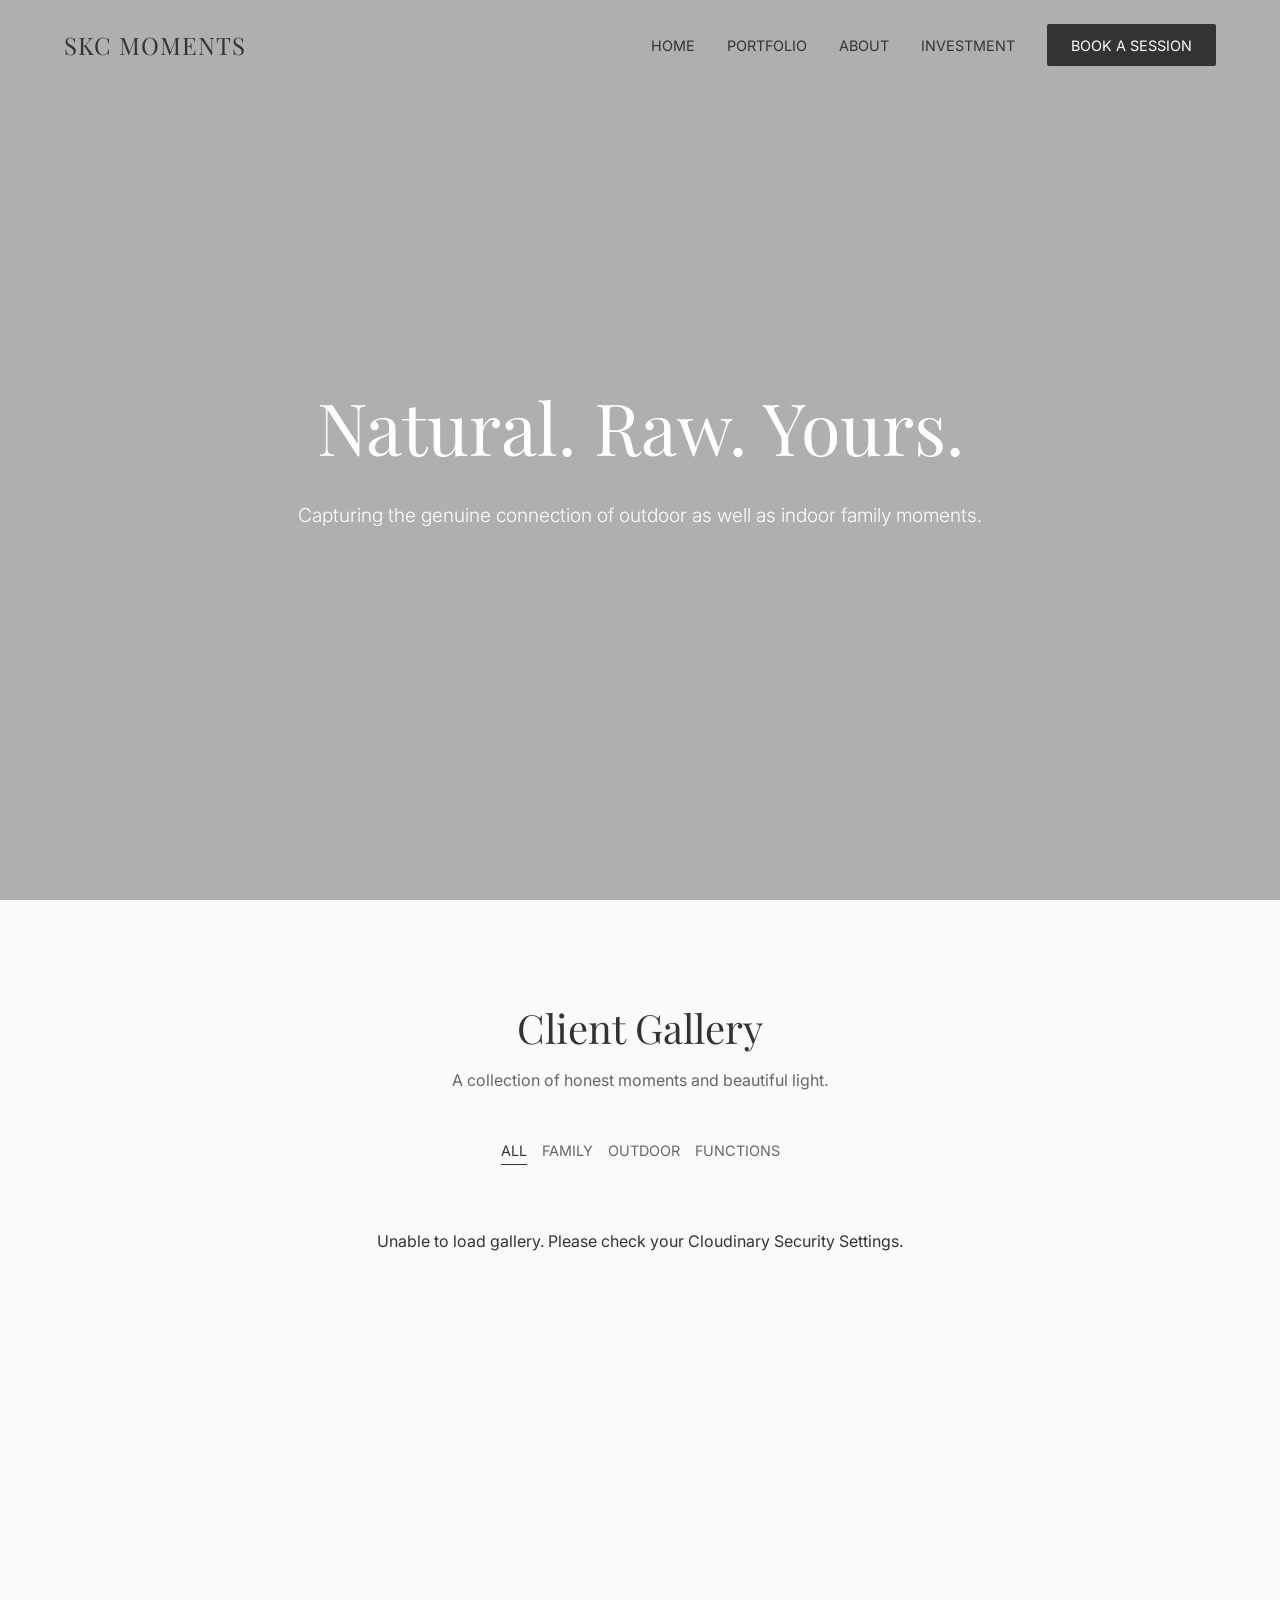
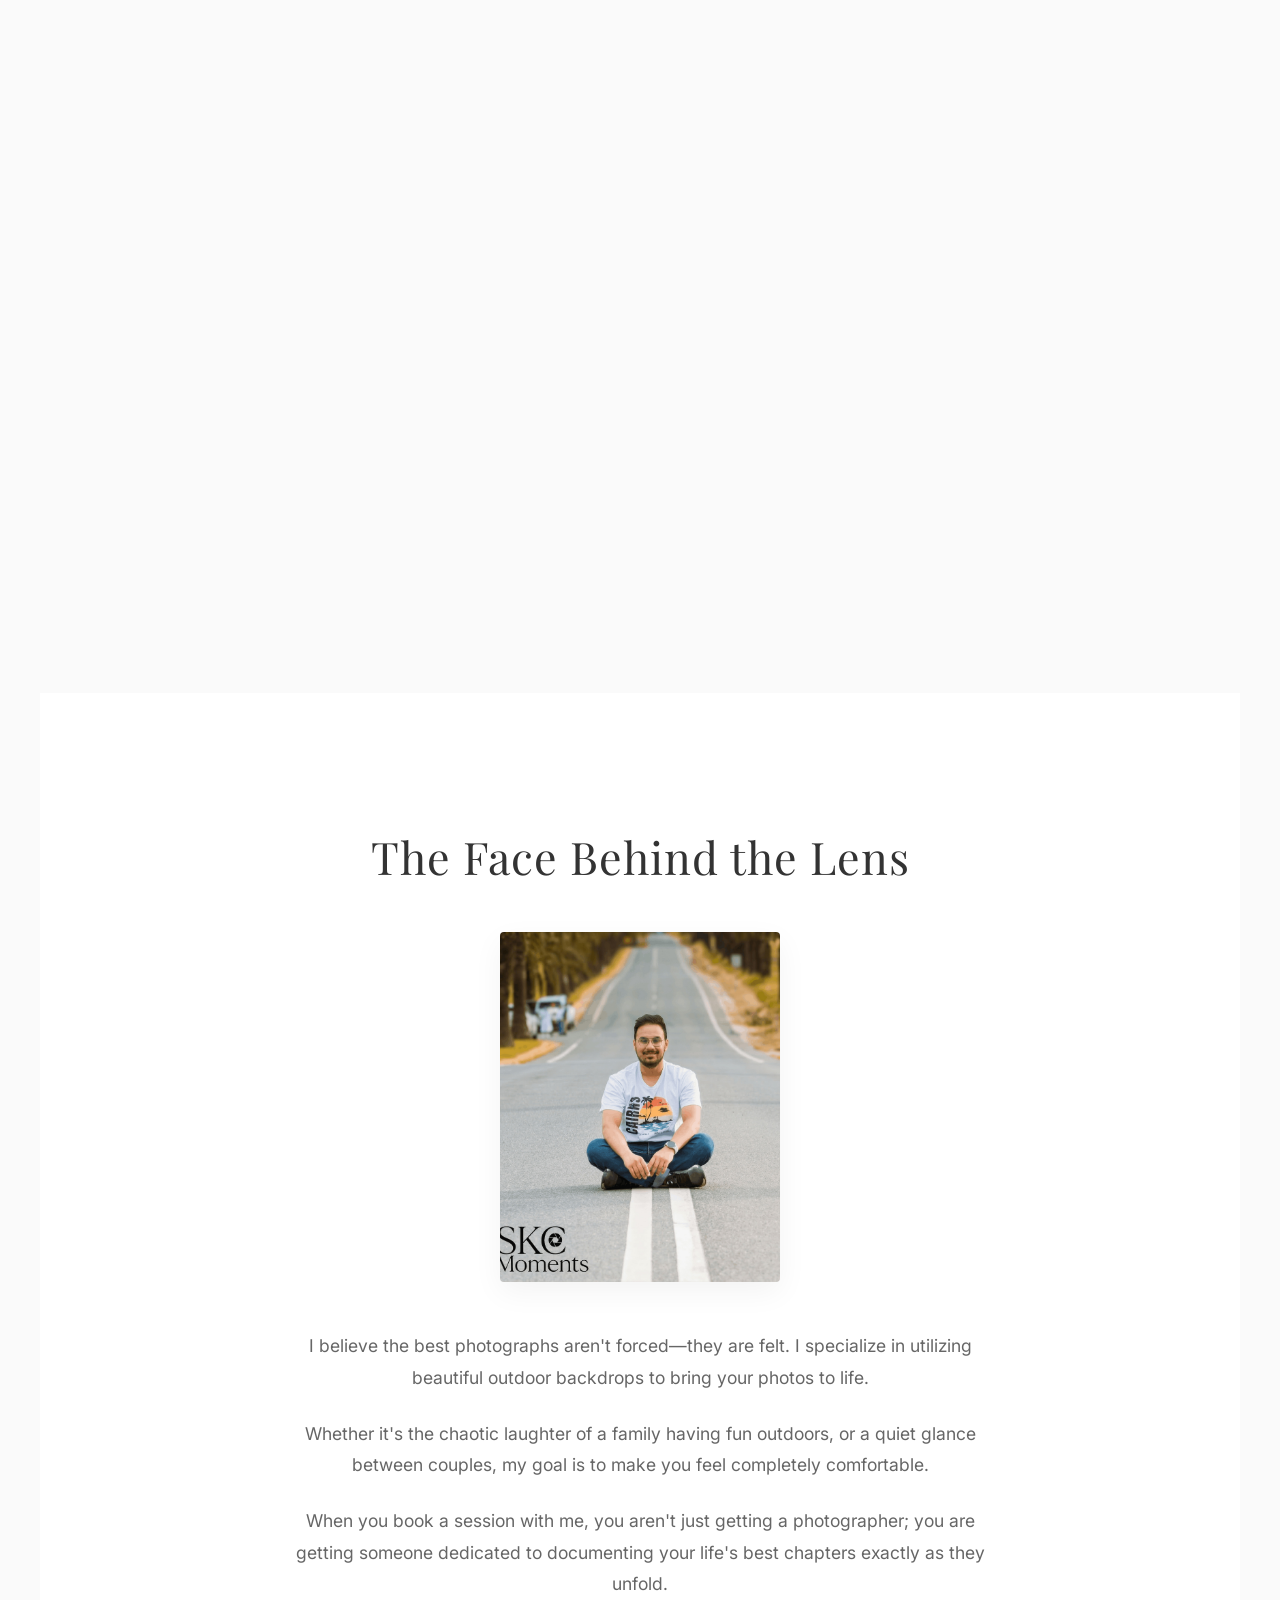
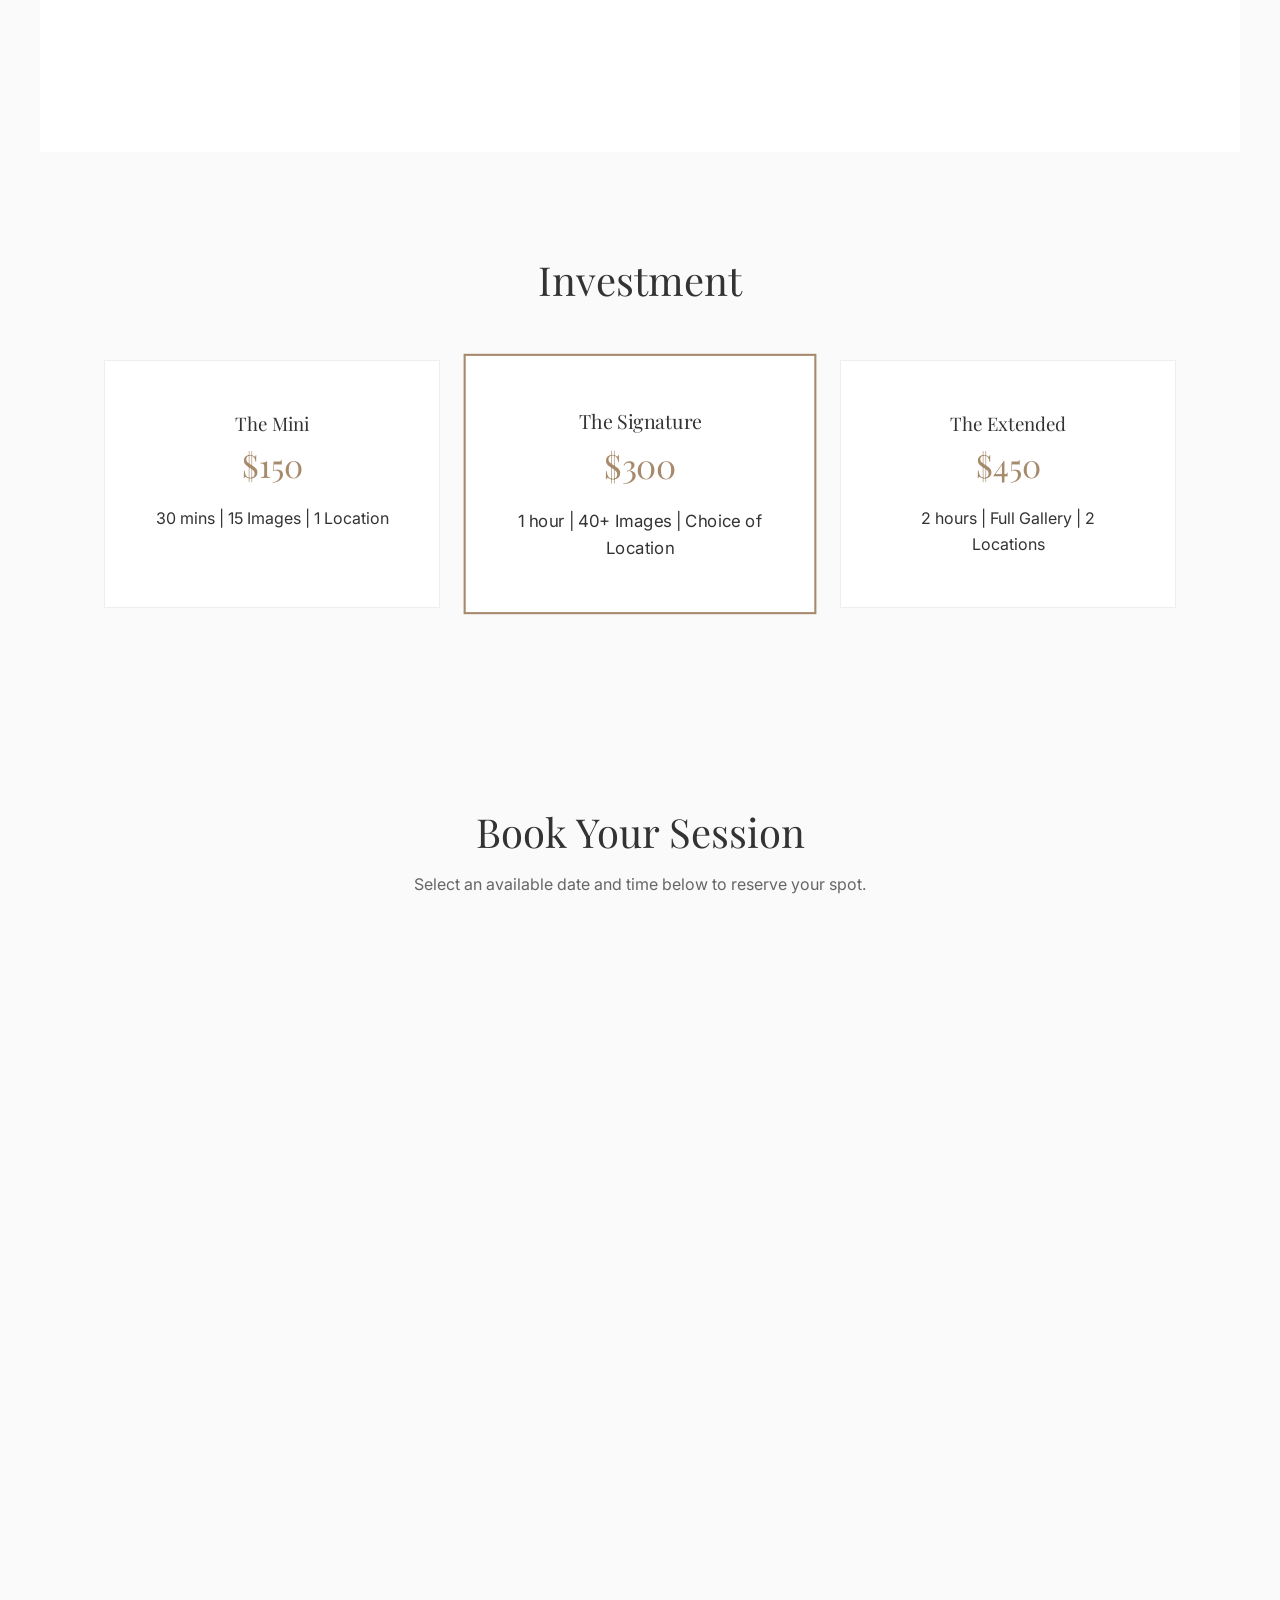
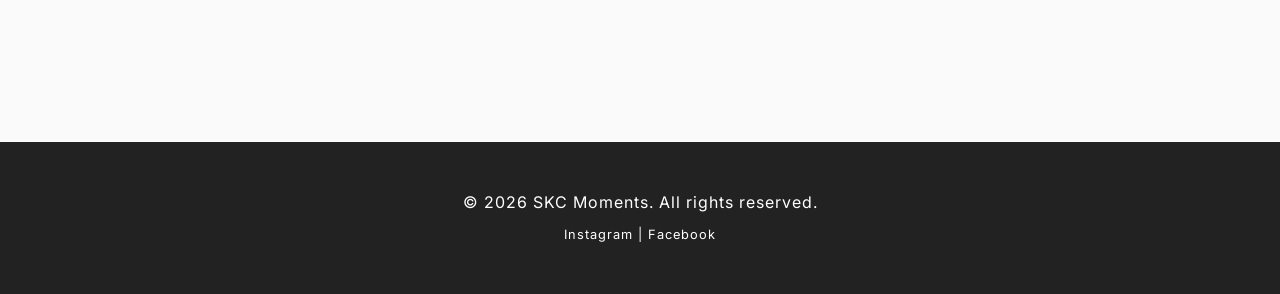
==== commit 862d9b6b: "Update index.html" ====
--- a/index.html
+++ b/index.html
@@ -3,7 +3,7 @@
 <head>
     <meta charset="UTF-8">
     <meta name="viewport" content="width=device-width, initial-scale=1.0">
-    <title>SKC Moments | Outdoor | Indoor Family Photography</title>
+    <title>SKC Moments | Outdoor & Indoor Family Photography</title>
     <link rel="preconnect" href="https://fonts.googleapis.com">
     <link rel="preconnect" href="https://fonts.gstatic.com" crossorigin>
     <link href="https://fonts.googleapis.com/css2?family=Playfair+Display:ital,wght@0,400;0,600;1,400&family=Inter:wght@300;400;500&display=swap" rel="stylesheet">
@@ -101,27 +101,6 @@
         </div>
     </section>
 
-    <!-- ADMIN PANEL -->
-    <section id="admin-panel">
-        <div class="admin-container">
-            <h3>Admin Gallery Manager</h3>
-            <p>Upload new photos directly to your live website portfolio.</p>
-            
-            <div class="upload-form">
-                <input type="file" id="photo-file" accept="image/*">
-                
-                <select id="photo-category">
-                    <option value="family">Family</option>
-                    <option value="outdoor">Outdoor</option>
-                    <option value="functions">Functions</option>
-                </select>
-                
-                <button id="btn-upload" onclick="handleUpload()">Upload Photo</button>
-            </div>
-            <div id="upload-status"></div>
-        </div>
-    </section>
-
     <footer>
         <p>&copy; 2026 SKC Moments. All rights reserved.</p>
         <p style="margin-top: 10px; font-size: 0.8rem;">
@@ -130,11 +109,6 @@
         </p>
     </footer>
 
-    <!-- Firebase SDKs -->
-    <script src="https://www.gstatic.com/firebasejs/10.8.0/firebase-app-compat.js"></script>
-    <script src="https://www.gstatic.com/firebasejs/10.8.0/firebase-database-compat.js"></script>
-    <script src="https://www.gstatic.com/firebasejs/10.8.0/firebase-storage-compat.js"></script>
-    
     <script src="script.js"></script>
 </body>
 </html>
--- a/style.css
+++ b/style.css
@@ -32,7 +32,7 @@
 .btn-book { background: var(--text-main); color: var(--white); padding: 0.6rem 1.5rem; border-radius: 2px; }
 .btn-book:hover { color: var(--white); background-color: var(--accent); }
 
-/* Hero (Updated for Full Screen!) */
+/* Hero */
 #home { 
     height: 100vh; 
     width: 100vw;
@@ -62,13 +62,27 @@
     justify-content: center;
     gap: 15px;
     margin-bottom: 2rem;
-    flex-wrap: wrap; /* This ensures buttons move to a new line on small phones */
+    flex-wrap: wrap;
 }
 .filter-btn { background: none; border: none; font-size: 0.9rem; text-transform: uppercase; cursor: pointer; color: var(--text-muted); padding-bottom: 5px; font-family: 'Inter', sans-serif;}
 .filter-btn.active { color: var(--text-main); border-bottom: 1px solid var(--text-main); }
-.gallery { display: grid; grid-template-columns: repeat(auto-fill, minmax(300px, 1fr)); gap: 1.5rem; }
-.gallery img { width: 100%; height: 400px; object-fit: cover; cursor: pointer; transition: 0.4s; }
-.gallery img:hover { transform: scale(1.02); }
+.gallery { 
+    display: grid; 
+    grid-template-columns: repeat(auto-fill, minmax(300px, 1fr)); 
+    gap: 1.5rem; 
+    min-height: 1000px;
+}
+.gallery-item {
+    width: 100%;
+    height: 400px;
+    object-fit: cover;
+    background-color: #f3f3f3;
+    opacity: 0;
+    transition: opacity 0.5s ease-in, transform 0.4s;
+    cursor: pointer;
+}
+.gallery-item.loaded { opacity: 1; }
+.gallery-item:hover { transform: scale(1.02); }
 
 /* Lightbox */
 #lightbox { position: fixed; top: 0; left: 0; width: 100%; height: 100%; background: rgba(0,0,0,0.9); display: none; justify-content: center; align-items: center; z-index: 2000; }
@@ -76,132 +90,102 @@
 #lightbox img { max-width: 90%; max-height: 90%; box-shadow: 0 0 20px rgba(0,0,0,0.5); }
 .close-lightbox { position: absolute; top: 30px; right: 40px; color: white; font-size: 2rem; cursor: pointer; }
 
+/* About Section */
+#about { padding: 8rem 5%; background-color: var(--white); text-align: center; }
+.about-container { max-width: 700px; margin: 0 auto; }
+#about h2 { font-size: 2.8rem; margin-bottom: 2.5rem; letter-spacing: 1px; }
+.about-image-wrap { margin-bottom: 3rem; display: flex; justify-content: center; }
+.about-portrait { width: 280px; height: 350px; object-fit: cover; object-position: bottom; border-radius: 4px; box-shadow: 0 10px 30px rgba(0,0,0,0.05); }
+.about-text-content p { font-size: 1.1rem; line-height: 1.8; color: var(--text-muted); margin-bottom: 1.5rem; }
+
 /* Pricing */
 .pricing-grid { display: grid; grid-template-columns: repeat(auto-fit, minmax(300px, 1fr)); gap: 2rem; text-align: center; }
 .price-card { background: var(--white); padding: 3rem; border: 1px solid #eee; }
 .price-card .price { font-size: 2rem; color: var(--accent); margin-bottom: 1rem; font-family: 'Playfair Display', serif;}
 
 /* Footer */
-footer {
-    background-color: var(--bg-dark);
+footer { background-color: var(--bg-dark); color: var(--white); text-align: center; padding: 3rem 5%; font-family: 'Inter', sans-serif; letter-spacing: 1px; }
+
+/* Admin Panel */
+#admin-panel {
+    background-color: #f4f1ee;
+    padding: 4rem 5%;
+    border-top: 1px solid #e0dad5;
+}
+
+.admin-container {
+    max-width: 600px;
+    margin: 0 auto;
+    text-align: center;
+}
+
+.admin-container h3 {
+    font-size: 1.8rem;
+    margin-bottom: 0.5rem;
+    color: var(--text-main);
+}
+
+.upload-form {
+    display: flex;
+    flex-direction: column;
+    gap: 1.2rem;
+    margin-top: 2rem;
+    background: var(--white);
+    padding: 2rem;
+    box-shadow: 0 4px 15px rgba(0,0,0,0.02);
+    border-radius: 2px;
+}
+
+.upload-form input[type="file"],
+.upload-form select {
+    padding: 0.8rem;
+    font-family: 'Inter', sans-serif;
+    border: 1px solid #ddd;
+    background-color: var(--bg-light);
+    font-size: 0.9rem;
+}
+
+#btn-upload {
+    background-color: var(--text-main);
     color: var(--white);
-    text-align: center;
-    padding: 3rem 5%;
+    padding: 1rem;
+    border: none;
     font-family: 'Inter', sans-serif;
+    text-transform: uppercase;
+    font-size: 0.9rem;
     letter-spacing: 1px;
+    cursor: pointer;
+    transition: background 0.3s;
+}
+
+#btn-upload:hover {
+    background-color: var(--accent);
+}
+
+#btn-upload:disabled {
+    background-color: var(--text-muted);
+    cursor: not-allowed;
+}
+
+#upload-status {
+    margin-top: 1rem;
+    font-size: 0.9rem;
+    font-family: 'Inter', sans-serif;
 }
 
 /* --- MOBILE RESPONSIVENESS --- */
 @media (max-width: 768px) {
-    nav {
-        flex-direction: column;
-        gap: 1rem;
-        padding: 1rem 5%;
-    }
-    nav.scrolled {
-        padding: 1rem 5%;
-    }
-    .nav-links {
-        gap: 1rem;
-        flex-wrap: wrap;
-        justify-content: center;
-    }
-    #home h1 {
-        font-size: 3rem; /* Shrinks the giant text for small screens */
-    }
-    section {
-        padding: 4rem 5%; /* Reduces empty space on phones */
-    }
-    .section-header h2 {
-        font-size: 2rem;
-    }
-    .price-card[style*="transform"] {
-        transform: scale(1) !important; /* Stops the middle pricing card from overlapping on mobile */
-    }
+    nav { flex-direction: column; gap: 1rem; padding: 1rem 5%; }
+    nav.scrolled { padding: 1rem 5%; }
+    .nav-links { gap: 1rem; flex-wrap: wrap; justify-content: center; }
+    #home h1 { font-size: 3rem; }
+    section { padding: 4rem 5%; }
+    .section-header h2 { font-size: 2rem; }
+    .price-card[style*="transform"] { transform: scale(1) !important; }
+    
+    #about { padding: 5rem 5%; }
+    #about h2 { font-size: 2.2rem; }
+    .about-portrait { width: 100%; max-width: 300px; height: 350px; }
+    .about-grid { grid-template-columns: 1fr; gap: 2rem; }
+    .about-img { height: 400px; }
 }
-/* --- ABOUT SECTION STYLES --- */
-/* --- STACKED ABOUT SECTION --- */
-#about {
-    padding: 8rem 5%;
-    background-color: var(--white);
-    text-align: center;
-}
-
-.about-container {
-    max-width: 700px; /* Keeps the text readable */
-    margin: 0 auto;
-}
-
-#about h2 {
-    font-size: 2.8rem;
-    margin-bottom: 2.5rem;
-    letter-spacing: 1px;
-}
-
-.about-image-wrap {
-    margin-bottom: 3rem;
-    display: flex;
-    justify-content: center;
-}
-
-.about-portrait {
-    width: 280px; /* Slightly larger since it's the centerpiece */
-    height: 350px; /* Rectangular portrait style */
-    object-fit: cover;
-    object-position: bottom; /* Keeps the bottom of your sitting photo visible */
-    border-radius: 4px; /* Soft edges, not a full circle */
-    box-shadow: 0 10px 30px rgba(0,0,0,0.05); /* Subtle professional shadow */
-}
-
-.about-text-content p {
-    font-size: 1.1rem;
-    line-height: 1.8;
-    color: var(--text-muted);
-    margin-bottom: 1.5rem;
-}
-
-/* Mobile Responsiveness */
-@media (max-width: 768px) {
-    #about {
-        padding: 5rem 5%;
-    }
-    #about h2 {
-        font-size: 2.2rem;
-    }
-    .about-portrait {
-        width: 100%; /* Spans full width of container on phones */
-        max-width: 300px;
-        height: 350px;
-    }
-}
-.gallery {
-    display: grid;
-    grid-template-columns: repeat(auto-fill, minmax(300px, 1fr));
-    gap: 1.5rem;
-    min-height: 1000px; /* Forces space for the gallery */
-}
-
-.gallery-item {
-    width: 100%;
-    height: 400px; /* Fixes the height so boxes don't collapse */
-    object-fit: cover;
-    background-color: #f3f3f3; /* Shows a light grey box while loading */
-    opacity: 0;
-    transition: opacity 0.5s ease-in;
-}
-
-.gallery-item.loaded {
-    opacity: 1;
-}
-/* Fix for mobile screens */
-@media (max-width: 768px) {
-    .about-grid { 
-        grid-template-columns: 1fr; 
-        gap: 2rem; 
-    }
-    .about-img {
-        height: 400px;
-    }
-}
-
-
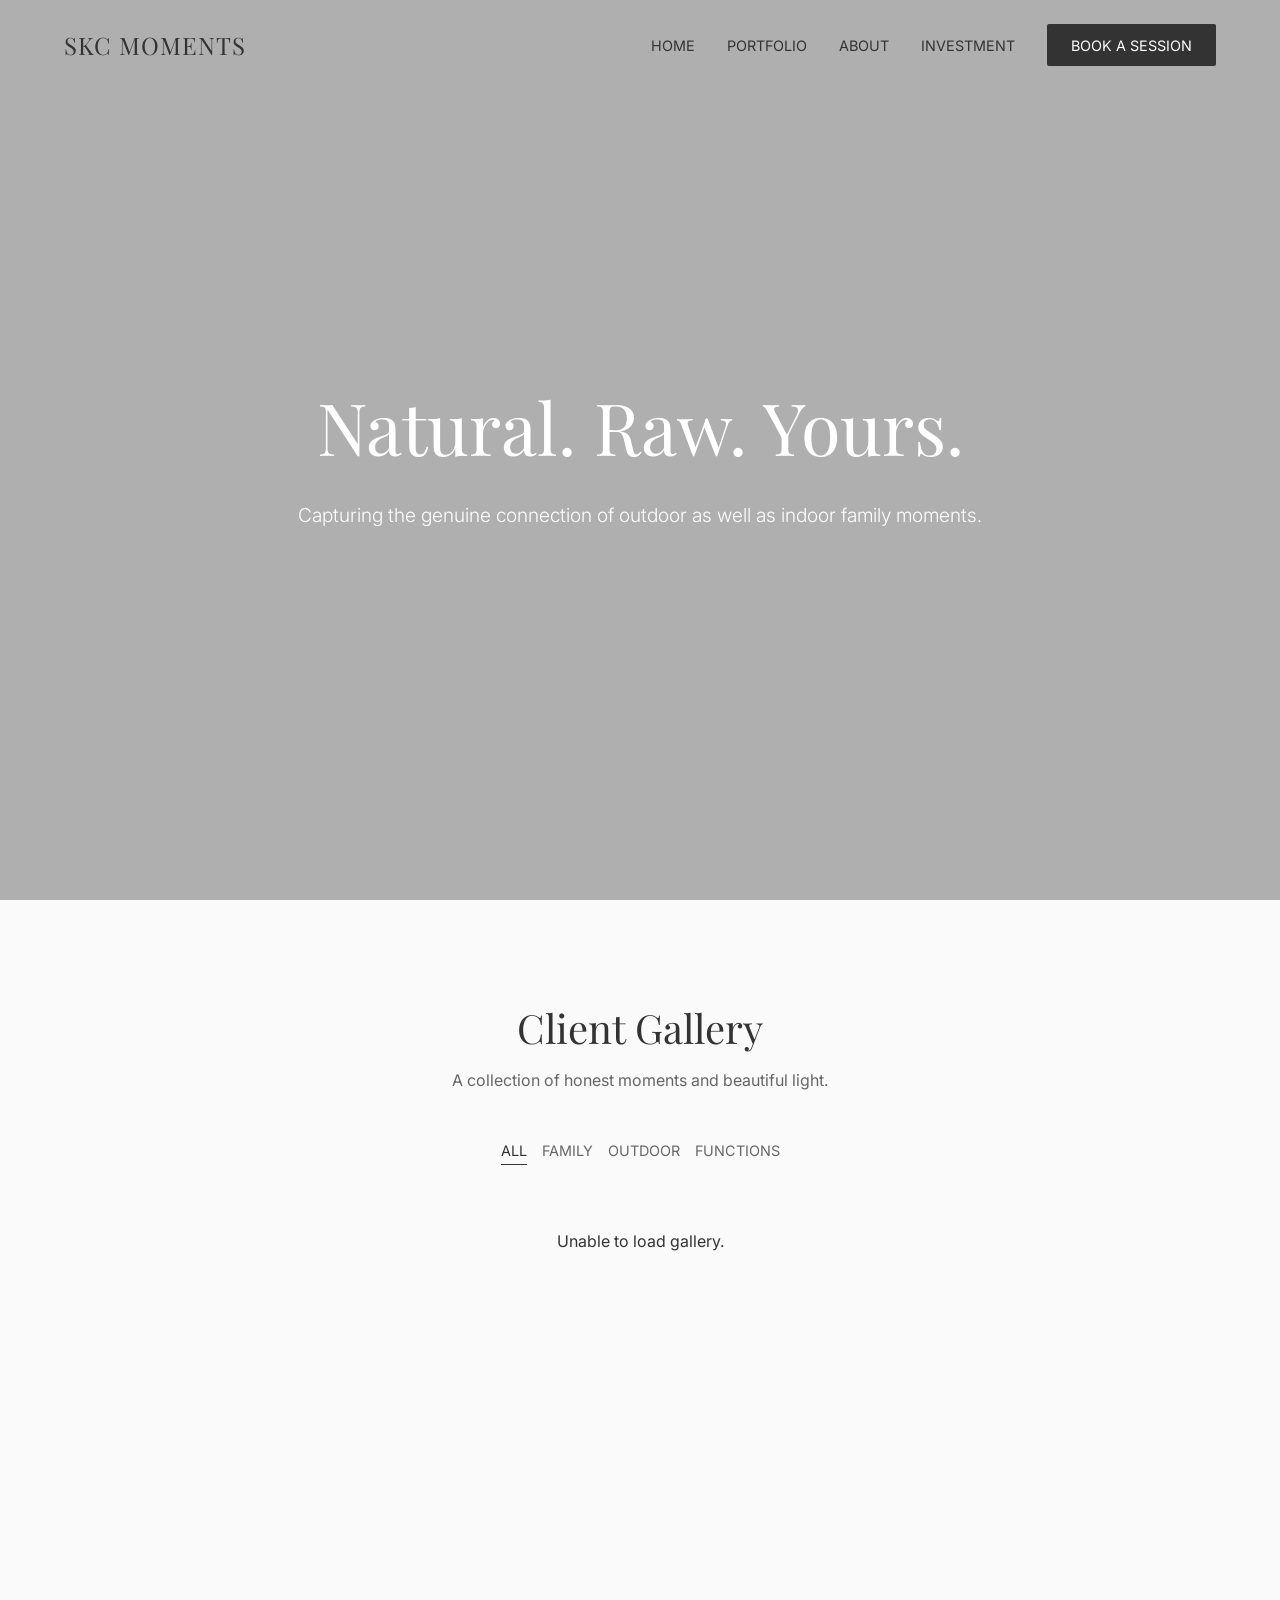
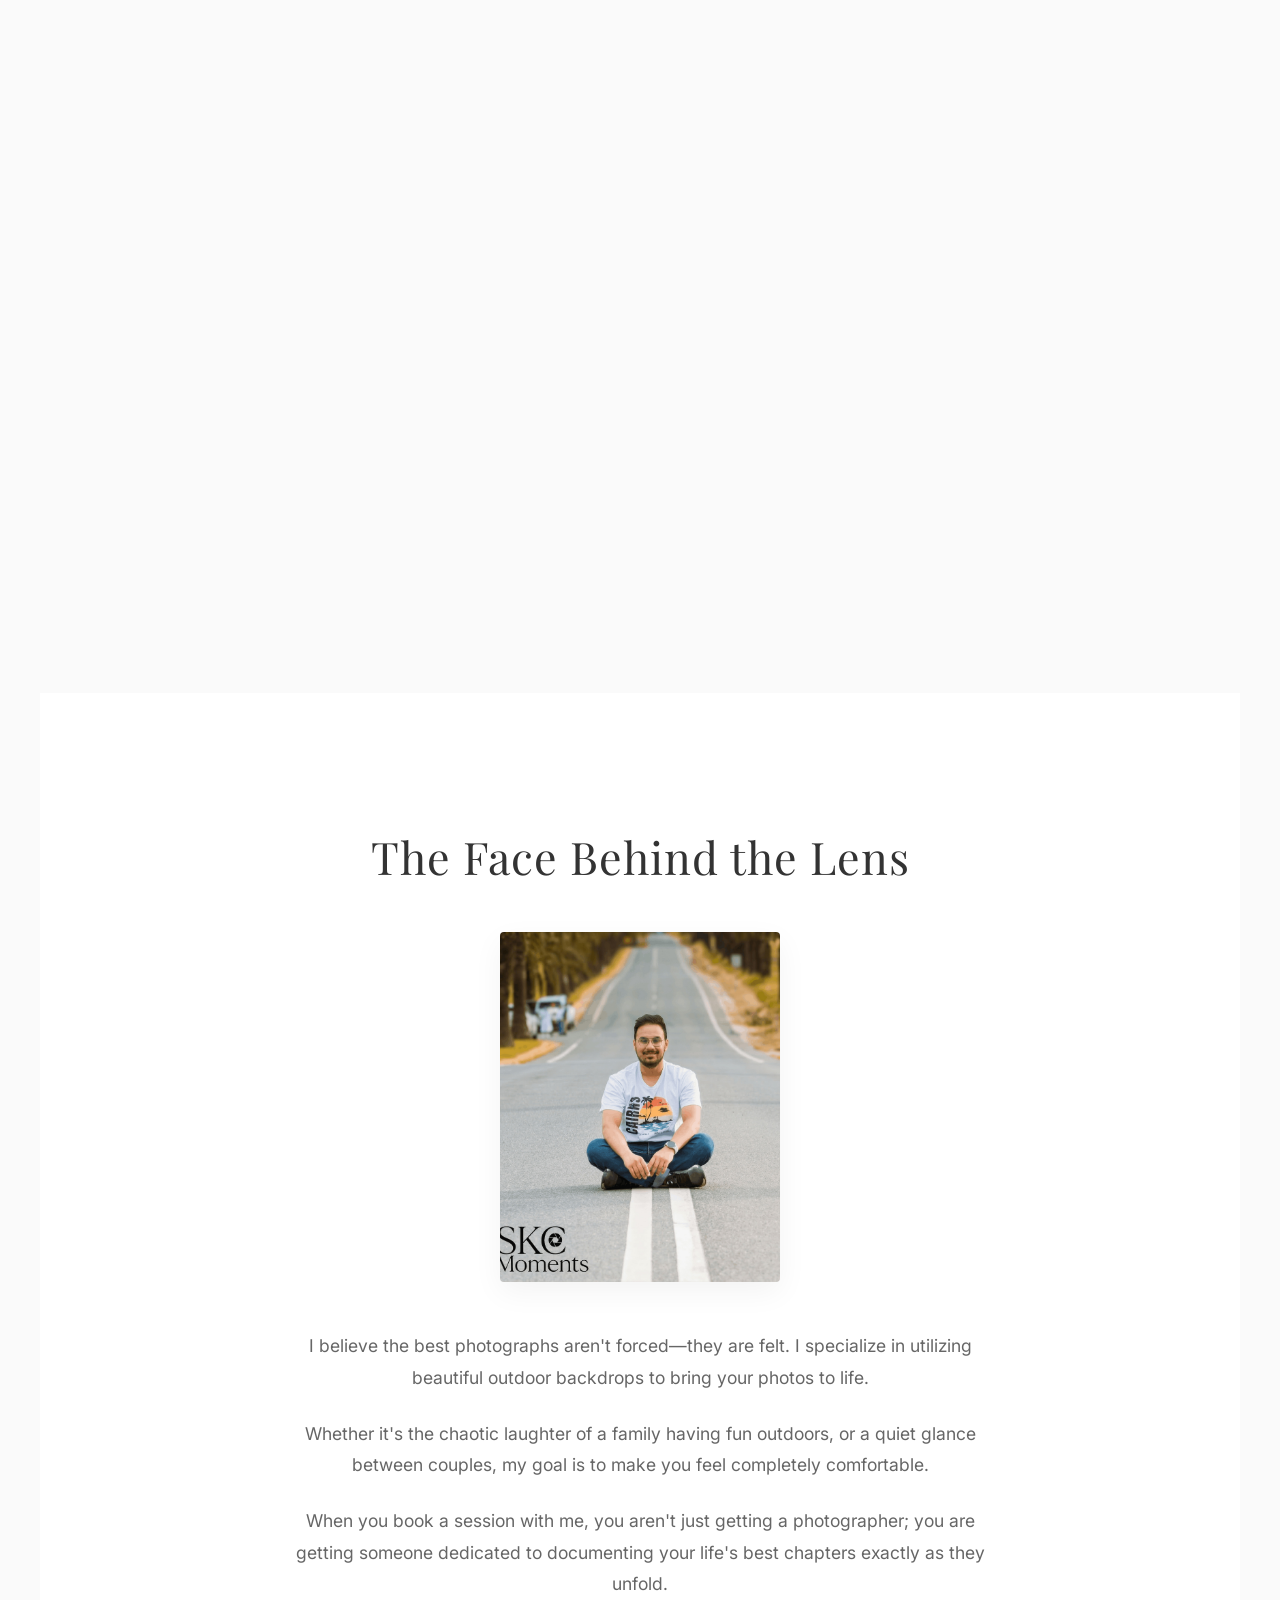
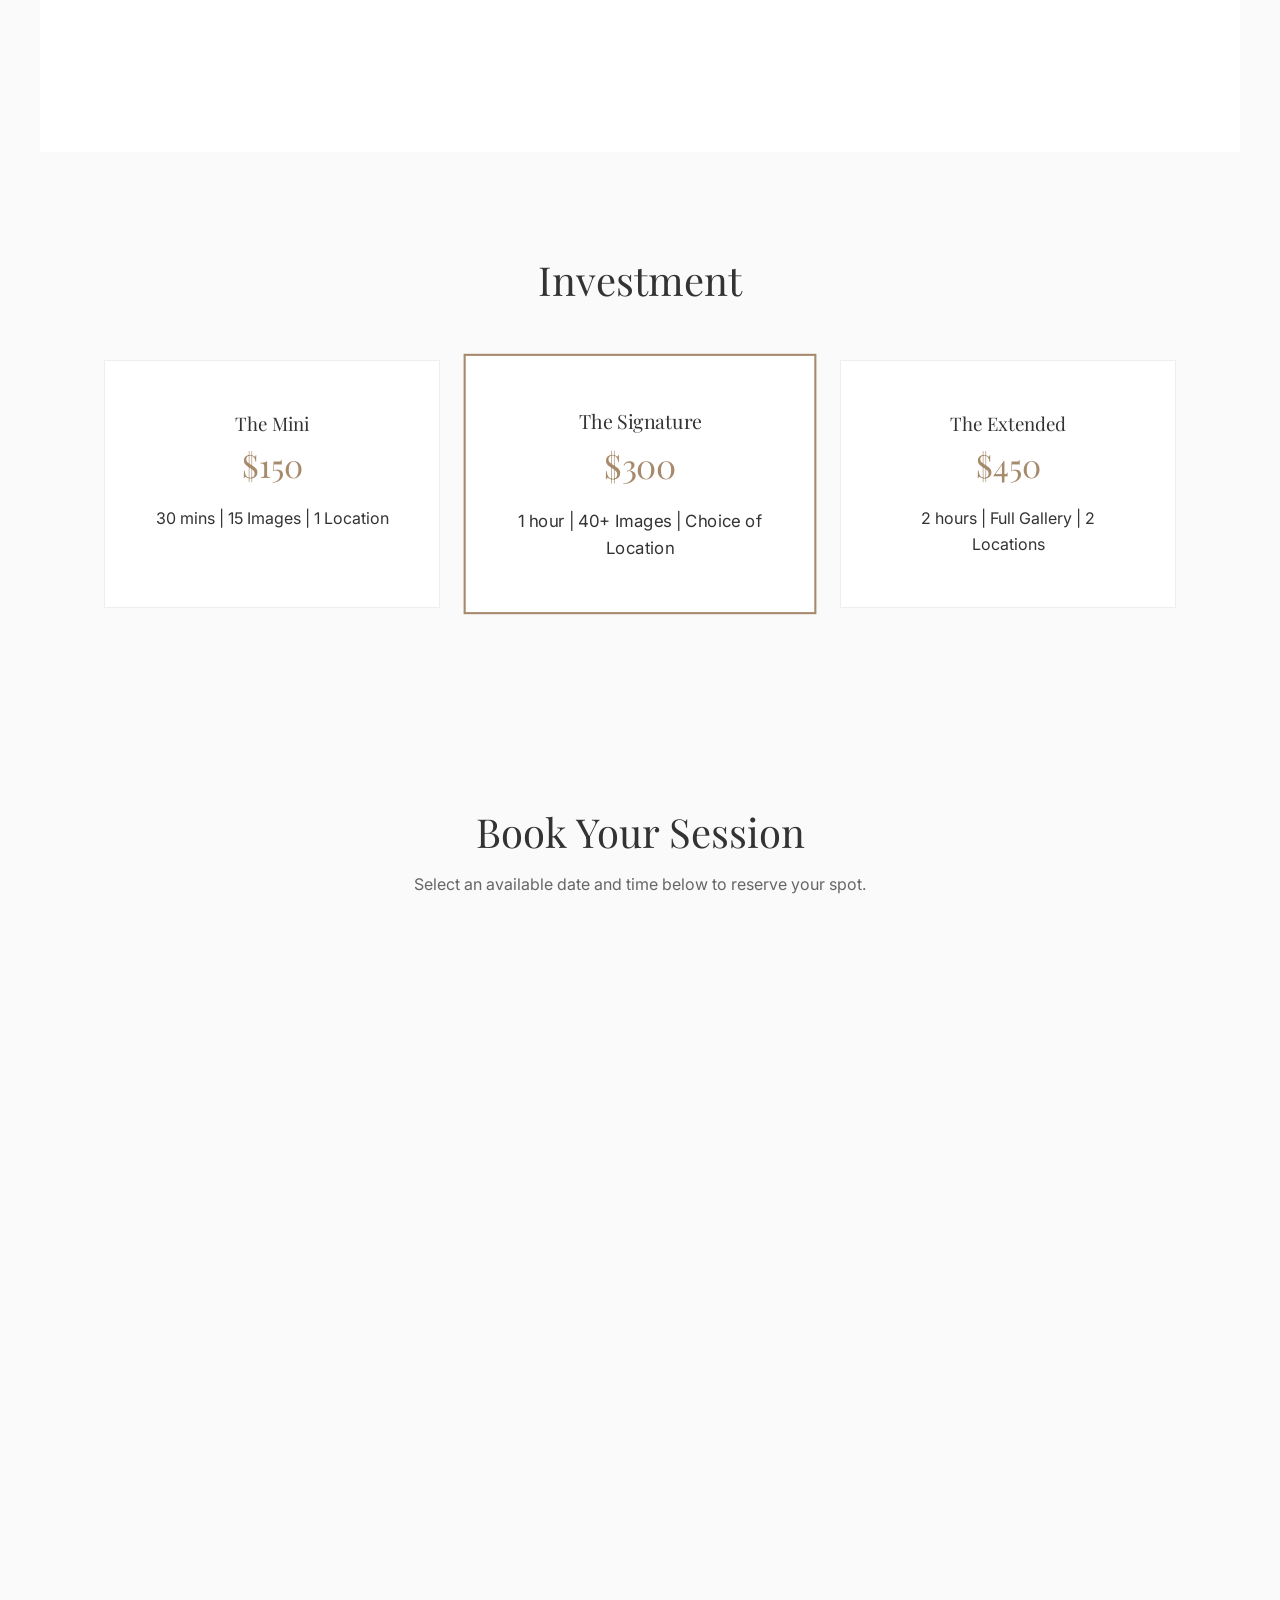
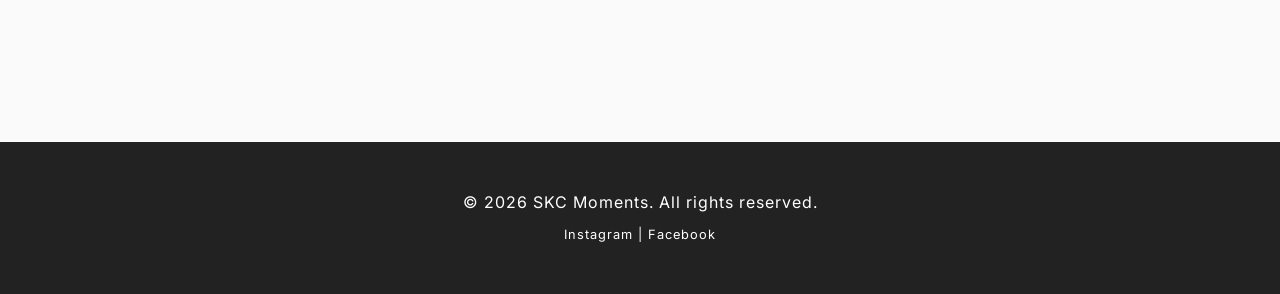
==== commit bc7146b3: "Fix: gallery not loading on first page load" ====
--- a/index.html
+++ b/index.html
@@ -42,7 +42,7 @@
             <button class="filter-btn" onclick="filterGallery('functions')">Functions</button>
         </div>
 
-        <div class="gallery fade-in" id="dynamic-gallery"></div>
+        <div class="gallery" id="dynamic-gallery"></div>
     </section>
 
     <section id="about">
@@ -109,6 +109,6 @@
         </p>
     </footer>
 
-    <script src="script.js"></script>
+    <script src="script.js?v=2.0"></script>
 </body>
 </html>
--- a/style.css
+++ b/style.css
@@ -74,16 +74,18 @@
 }
 .gallery-item {
     width: 100%;
-    height: 400px;
+    height: auto;
+    aspect-ratio: 3 / 2; /* Reserves proper landscape grid spaces before loading */
     object-fit: cover;
-    background-color: #f3f3f3;
+    background-color: #EAEAEA; /* A clean placeholder block instead of blank/transparent space */
     opacity: 0;
-    transition: opacity 0.5s ease-in, transform 0.4s;
+    transition: opacity 0.4s ease-in-out, transform 0.3s ease;
     cursor: pointer;
 }
-.gallery-item.loaded { opacity: 1; }
-.gallery-item:hover { transform: scale(1.02); }
 
+.gallery-item.loaded {
+    opacity: 1; /* Smoothly fades into view only when fully loaded */
+}
 /* Lightbox */
 #lightbox { position: fixed; top: 0; left: 0; width: 100%; height: 100%; background: rgba(0,0,0,0.9); display: none; justify-content: center; align-items: center; z-index: 2000; }
 #lightbox.active { display: flex; }
@@ -106,74 +108,7 @@
 /* Footer */
 footer { background-color: var(--bg-dark); color: var(--white); text-align: center; padding: 3rem 5%; font-family: 'Inter', sans-serif; letter-spacing: 1px; }
 
-/* Admin Panel */
-#admin-panel {
-    background-color: #f4f1ee;
-    padding: 4rem 5%;
-    border-top: 1px solid #e0dad5;
-}
-
-.admin-container {
-    max-width: 600px;
-    margin: 0 auto;
-    text-align: center;
-}
-
-.admin-container h3 {
-    font-size: 1.8rem;
-    margin-bottom: 0.5rem;
-    color: var(--text-main);
-}
-
-.upload-form {
-    display: flex;
-    flex-direction: column;
-    gap: 1.2rem;
-    margin-top: 2rem;
-    background: var(--white);
-    padding: 2rem;
-    box-shadow: 0 4px 15px rgba(0,0,0,0.02);
-    border-radius: 2px;
-}
-
-.upload-form input[type="file"],
-.upload-form select {
-    padding: 0.8rem;
-    font-family: 'Inter', sans-serif;
-    border: 1px solid #ddd;
-    background-color: var(--bg-light);
-    font-size: 0.9rem;
-}
-
-#btn-upload {
-    background-color: var(--text-main);
-    color: var(--white);
-    padding: 1rem;
-    border: none;
-    font-family: 'Inter', sans-serif;
-    text-transform: uppercase;
-    font-size: 0.9rem;
-    letter-spacing: 1px;
-    cursor: pointer;
-    transition: background 0.3s;
-}
-
-#btn-upload:hover {
-    background-color: var(--accent);
-}
-
-#btn-upload:disabled {
-    background-color: var(--text-muted);
-    cursor: not-allowed;
-}
-
-#upload-status {
-    margin-top: 1rem;
-    font-size: 0.9rem;
-    font-family: 'Inter', sans-serif;
-}
-
-/* --- MOBILE RESPONSIVENESS --- */
+/* Mobile Responsiveness */
 @media (max-width: 768px) {
     nav { flex-direction: column; gap: 1rem; padding: 1rem 5%; }
     nav.scrolled { padding: 1rem 5%; }
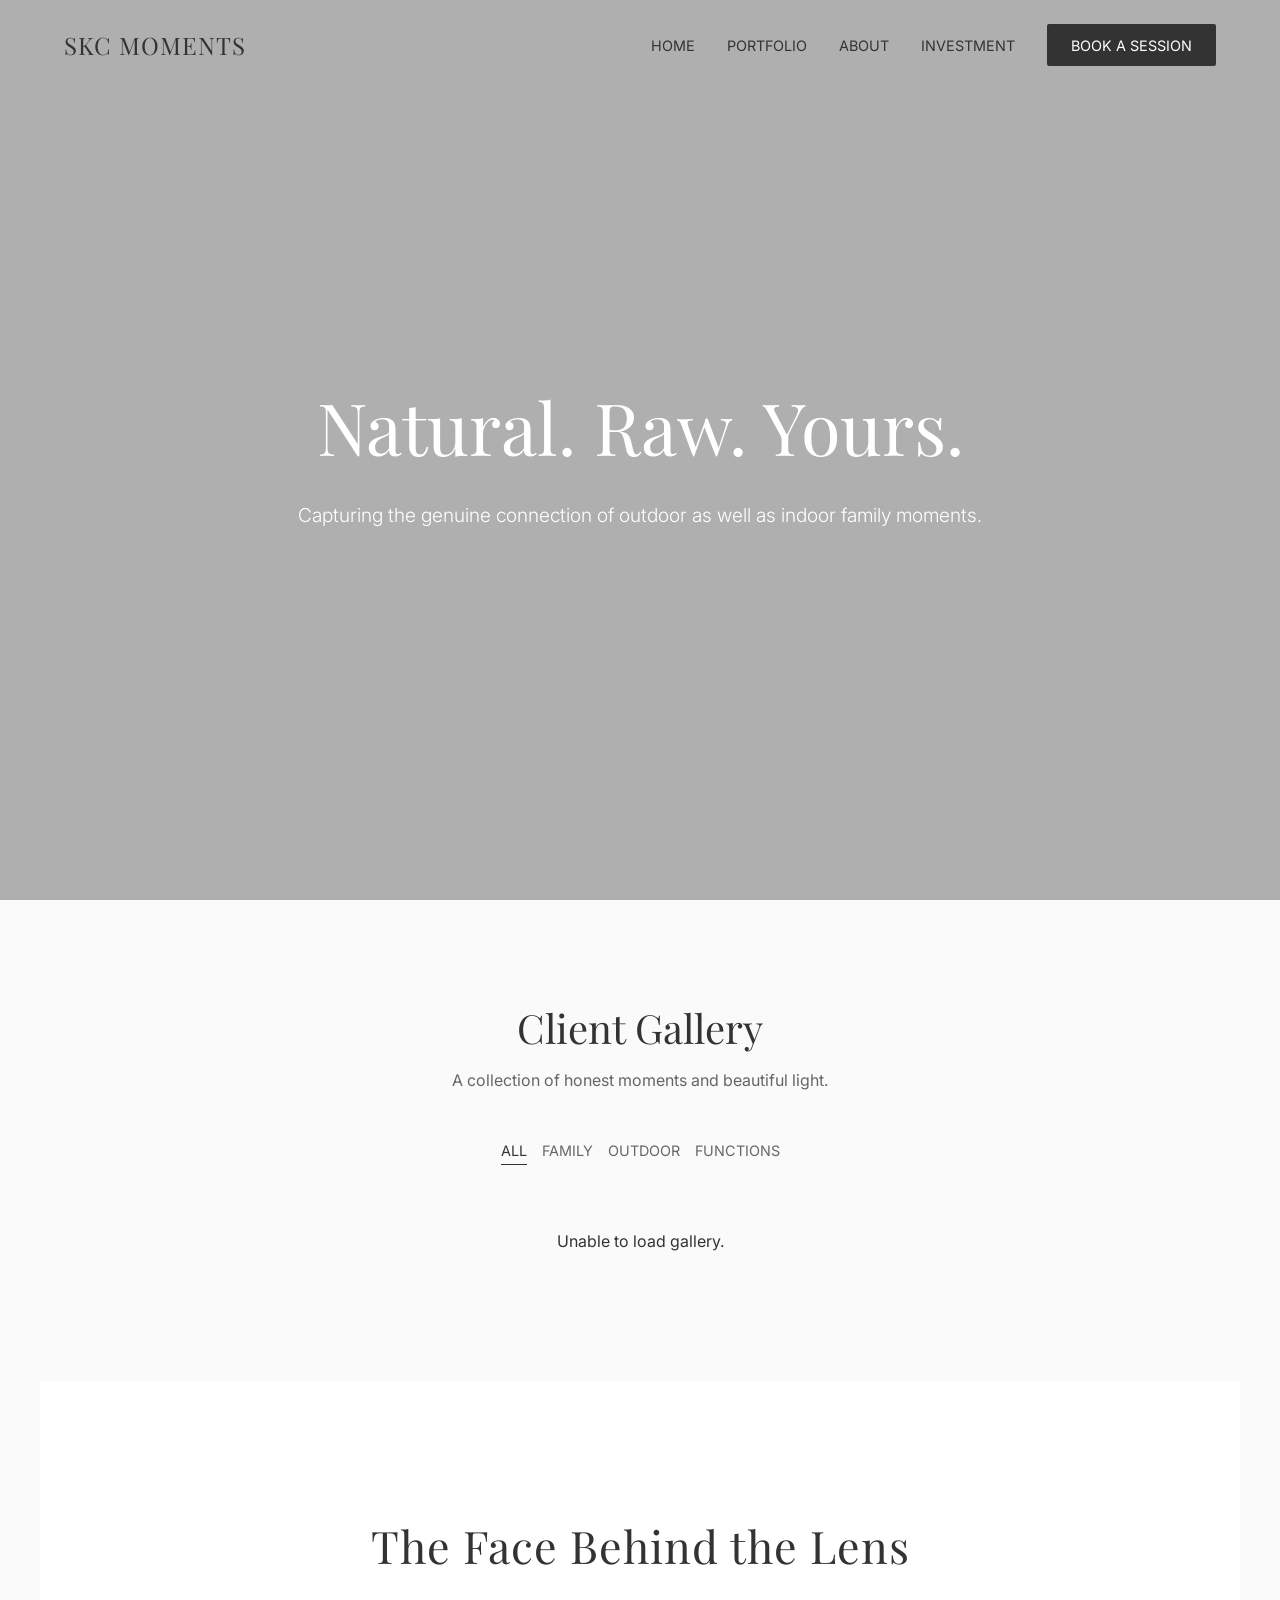
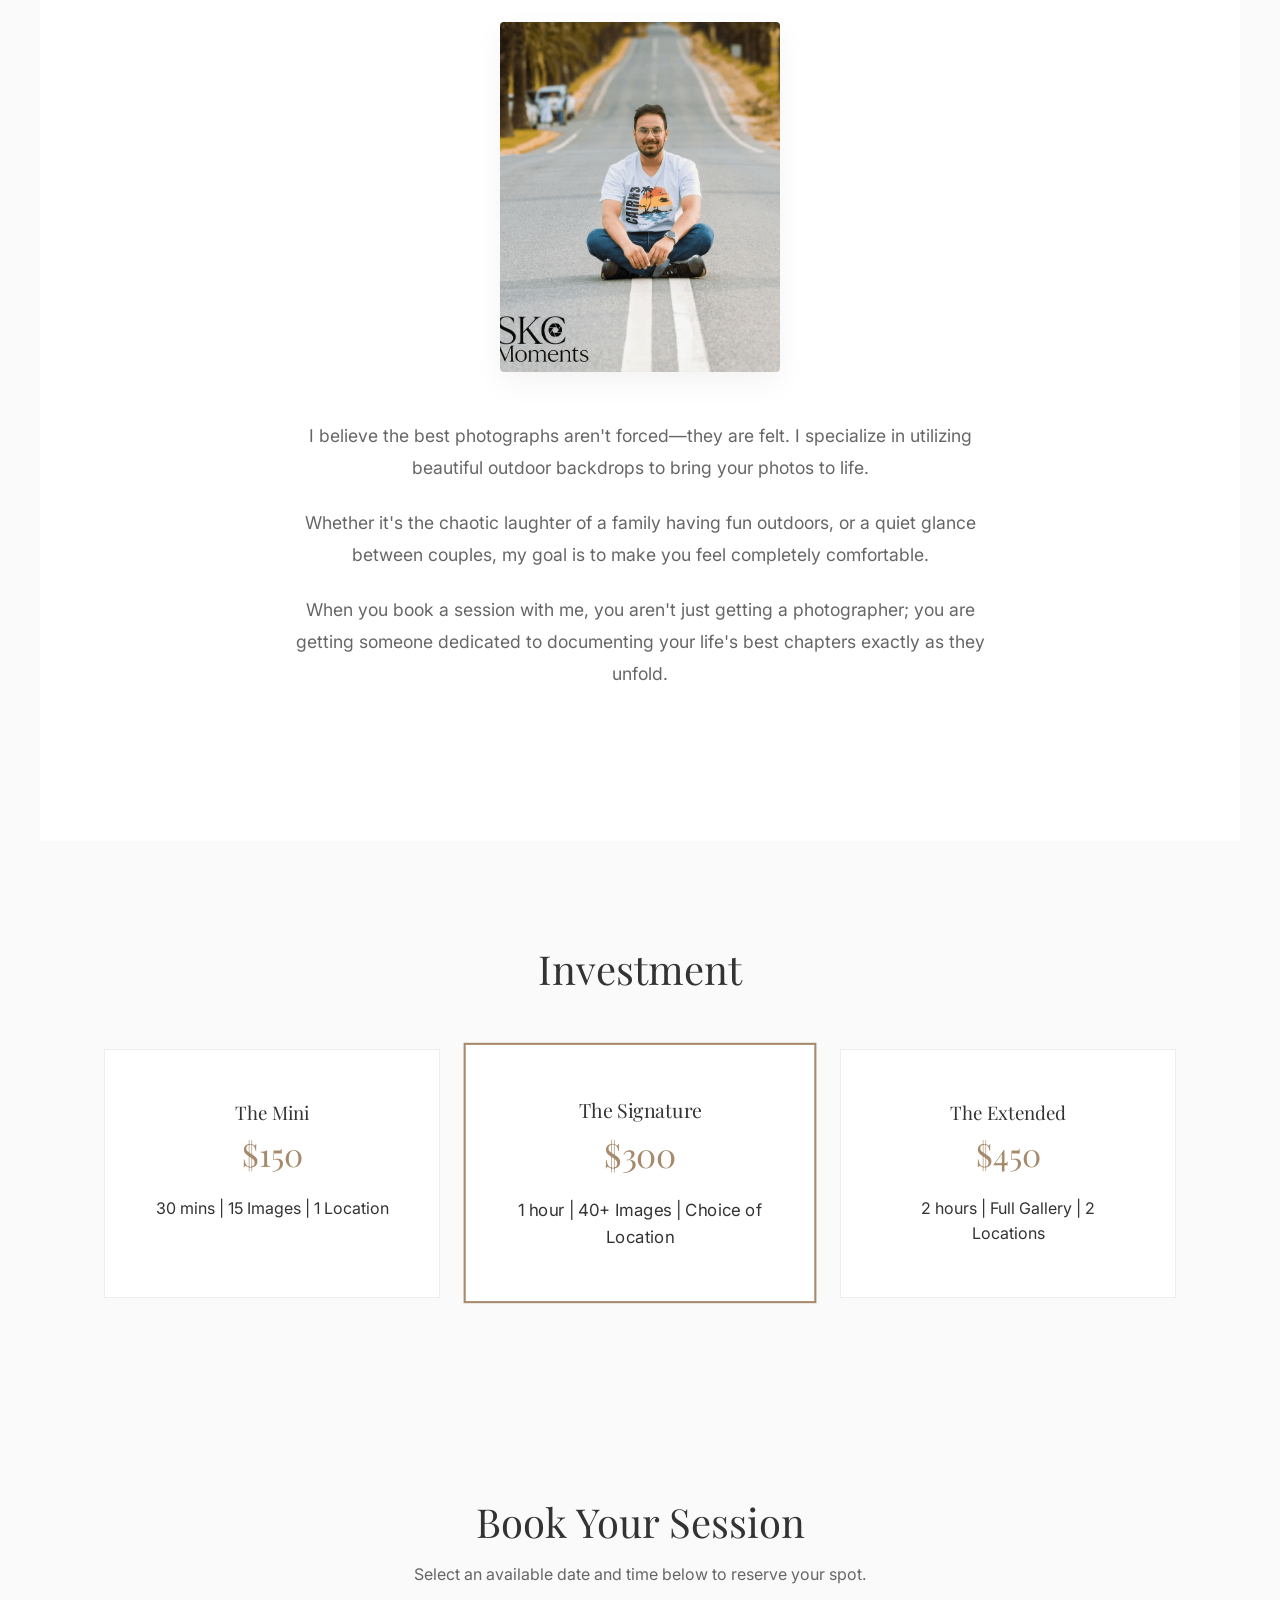
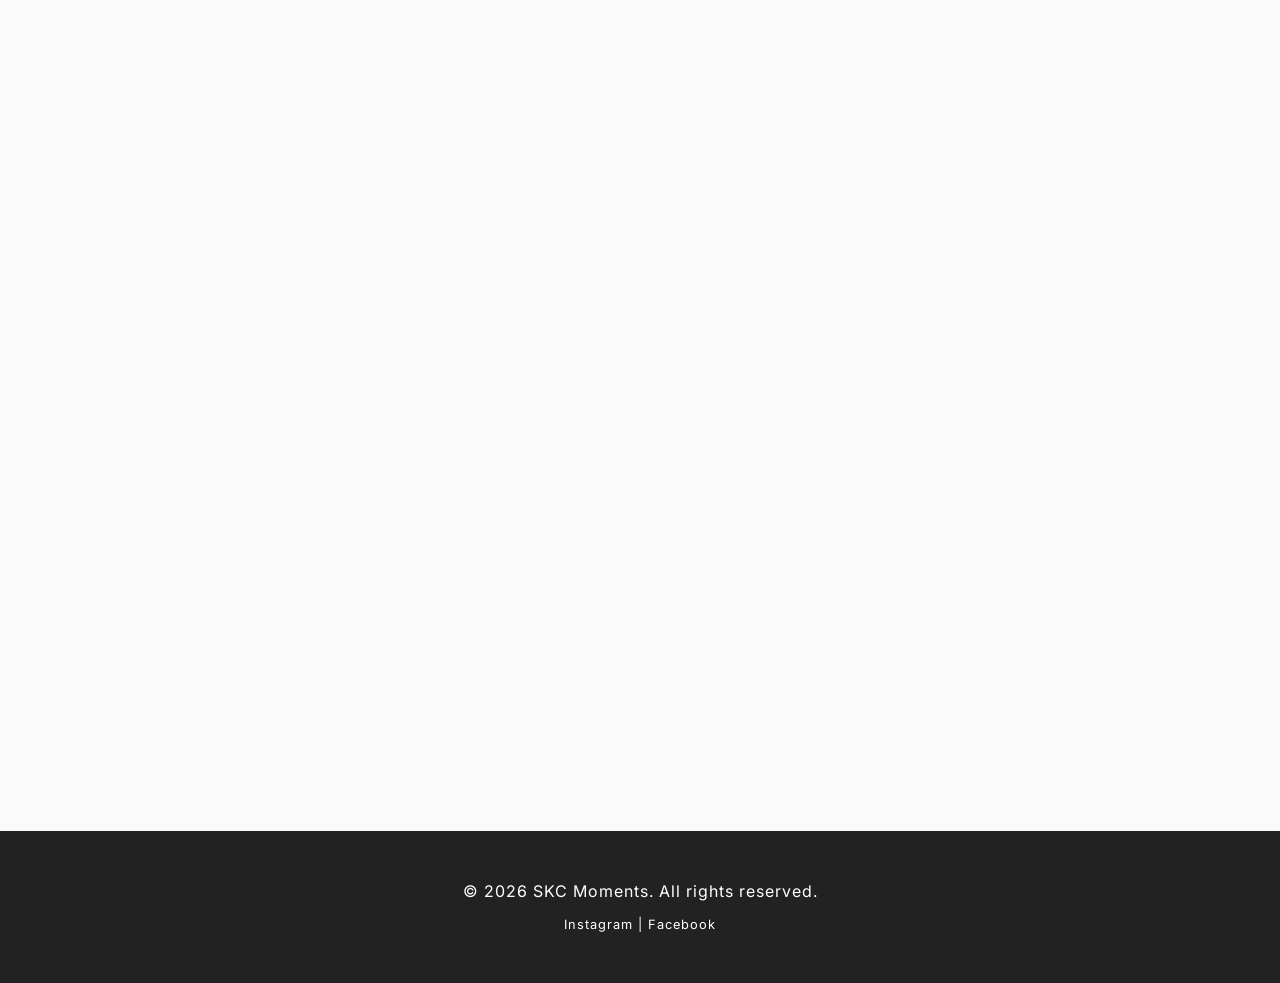
==== commit b771c563: "Fav icon added and updated" ====
--- a/index.html
+++ b/index.html
@@ -8,6 +8,7 @@
     <link rel="preconnect" href="https://fonts.gstatic.com" crossorigin>
     <link href="https://fonts.googleapis.com/css2?family=Playfair+Display:ital,wght@0,400;0,600;1,400&family=Inter:wght@300;400;500&display=swap" rel="stylesheet">
     <link rel="stylesheet" href="style.css">
+    <link rel="icon" type="image/x-icon" href="favicon.ico">
 </head>
 <body>
 
--- a/style.css
+++ b/style.css
@@ -70,7 +70,7 @@
     display: grid; 
     grid-template-columns: repeat(auto-fill, minmax(300px, 1fr)); 
     gap: 1.5rem; 
-    min-height: 1000px;
+    min-height: autox;
 }
 .gallery-item {
     width: 100%;
@@ -124,3 +124,31 @@
     .about-grid { grid-template-columns: 1fr; gap: 2rem; }
     .about-img { height: 400px; }
 }
+.gallery-item.loaded { opacity: 1; }
+.gallery-item:hover { transform: scale(1.02); }
+
+/* --- VIEW ALL TILE STYLES --- */
+.hidden-item {
+    display: none !important;
+}
+
+.view-all-tile {
+    background-color: var(--accent);
+    color: var(--white);
+    display: flex;
+    align-items: center;
+    justify-content: center;
+    text-align: center;
+    font-family: 'Playfair Display', serif;
+    font-size: 1.8rem;
+    letter-spacing: 1px;
+}
+
+.view-all-tile:hover {
+    background-color: #8c7358;
+}
+/* ---------------------------- */
+
+/* Lightbox */
+#lightbox { position: fixed; top: 0; left: 0; width: 100%; height: 100%; background: rgba(0,0,0,0.9); display: none; justify-content: center; align-items: center; z-index: 2000; }
+/* ... existing code ... */
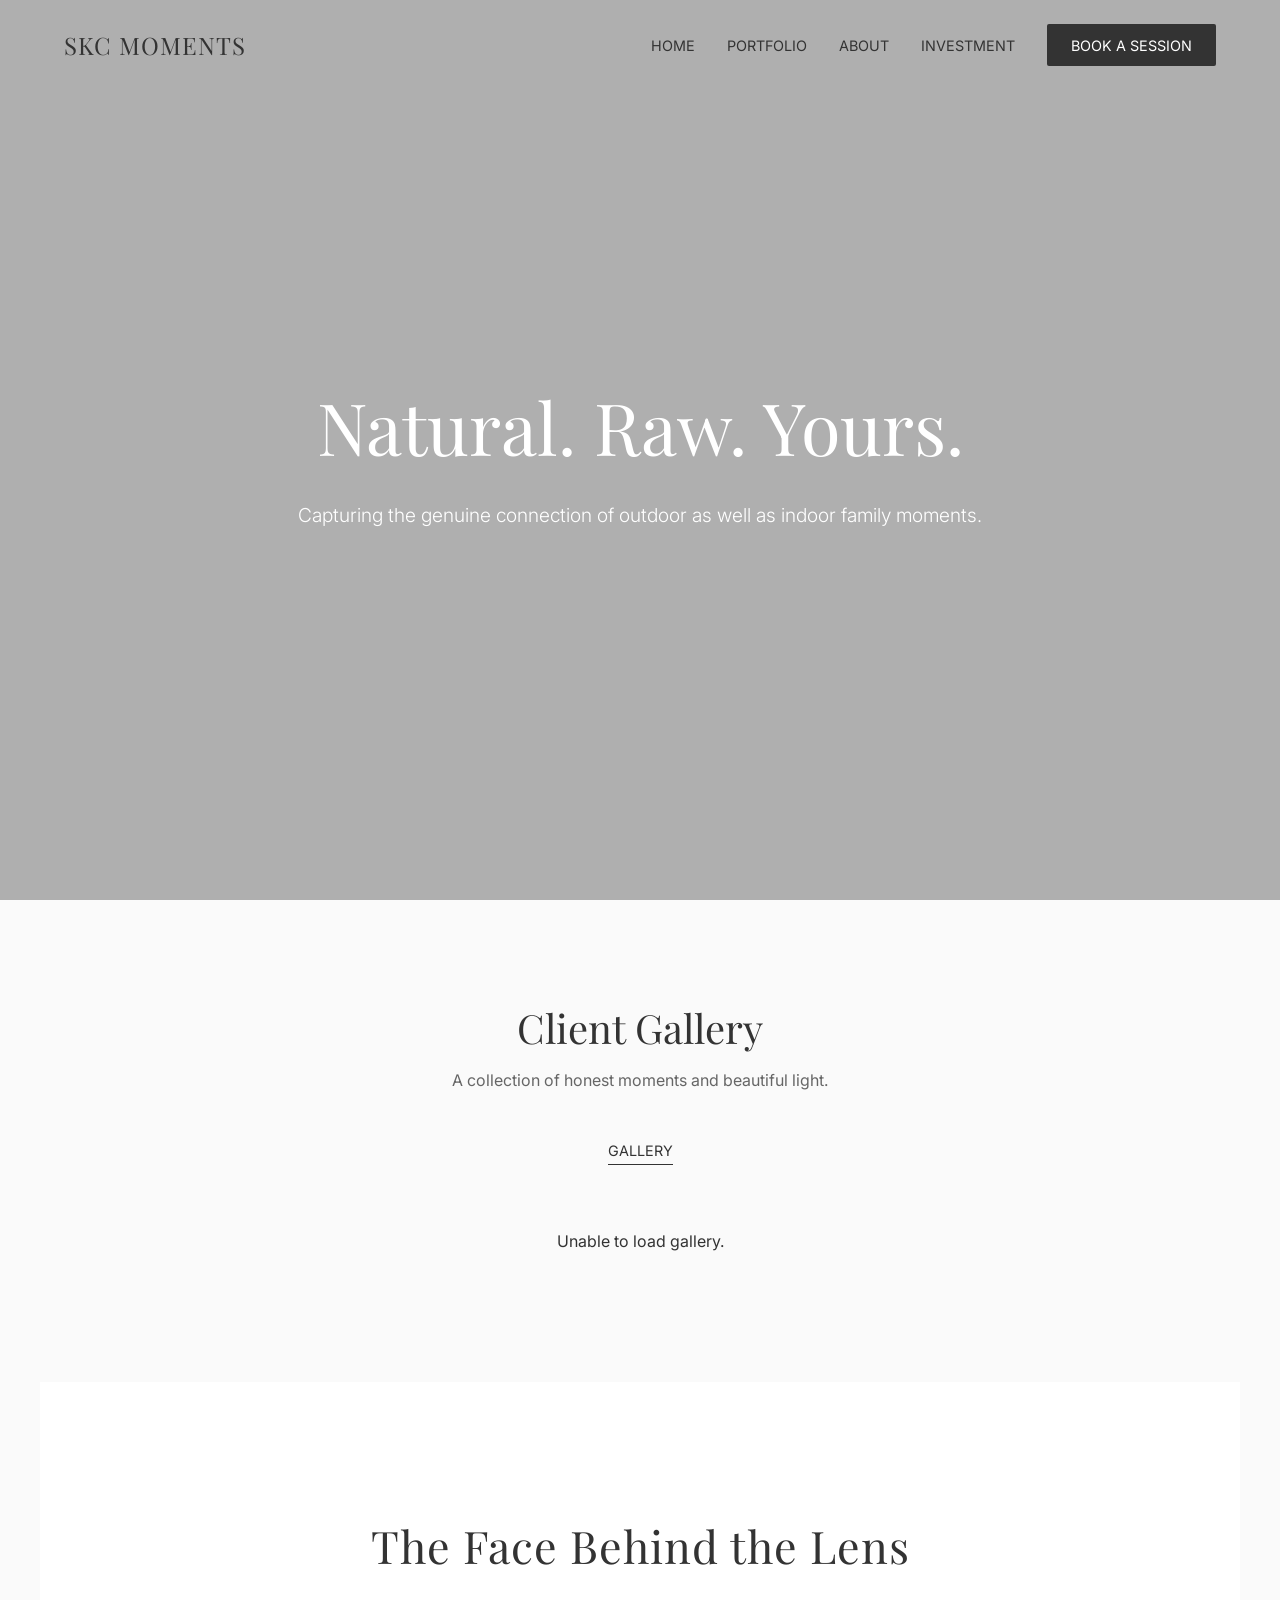
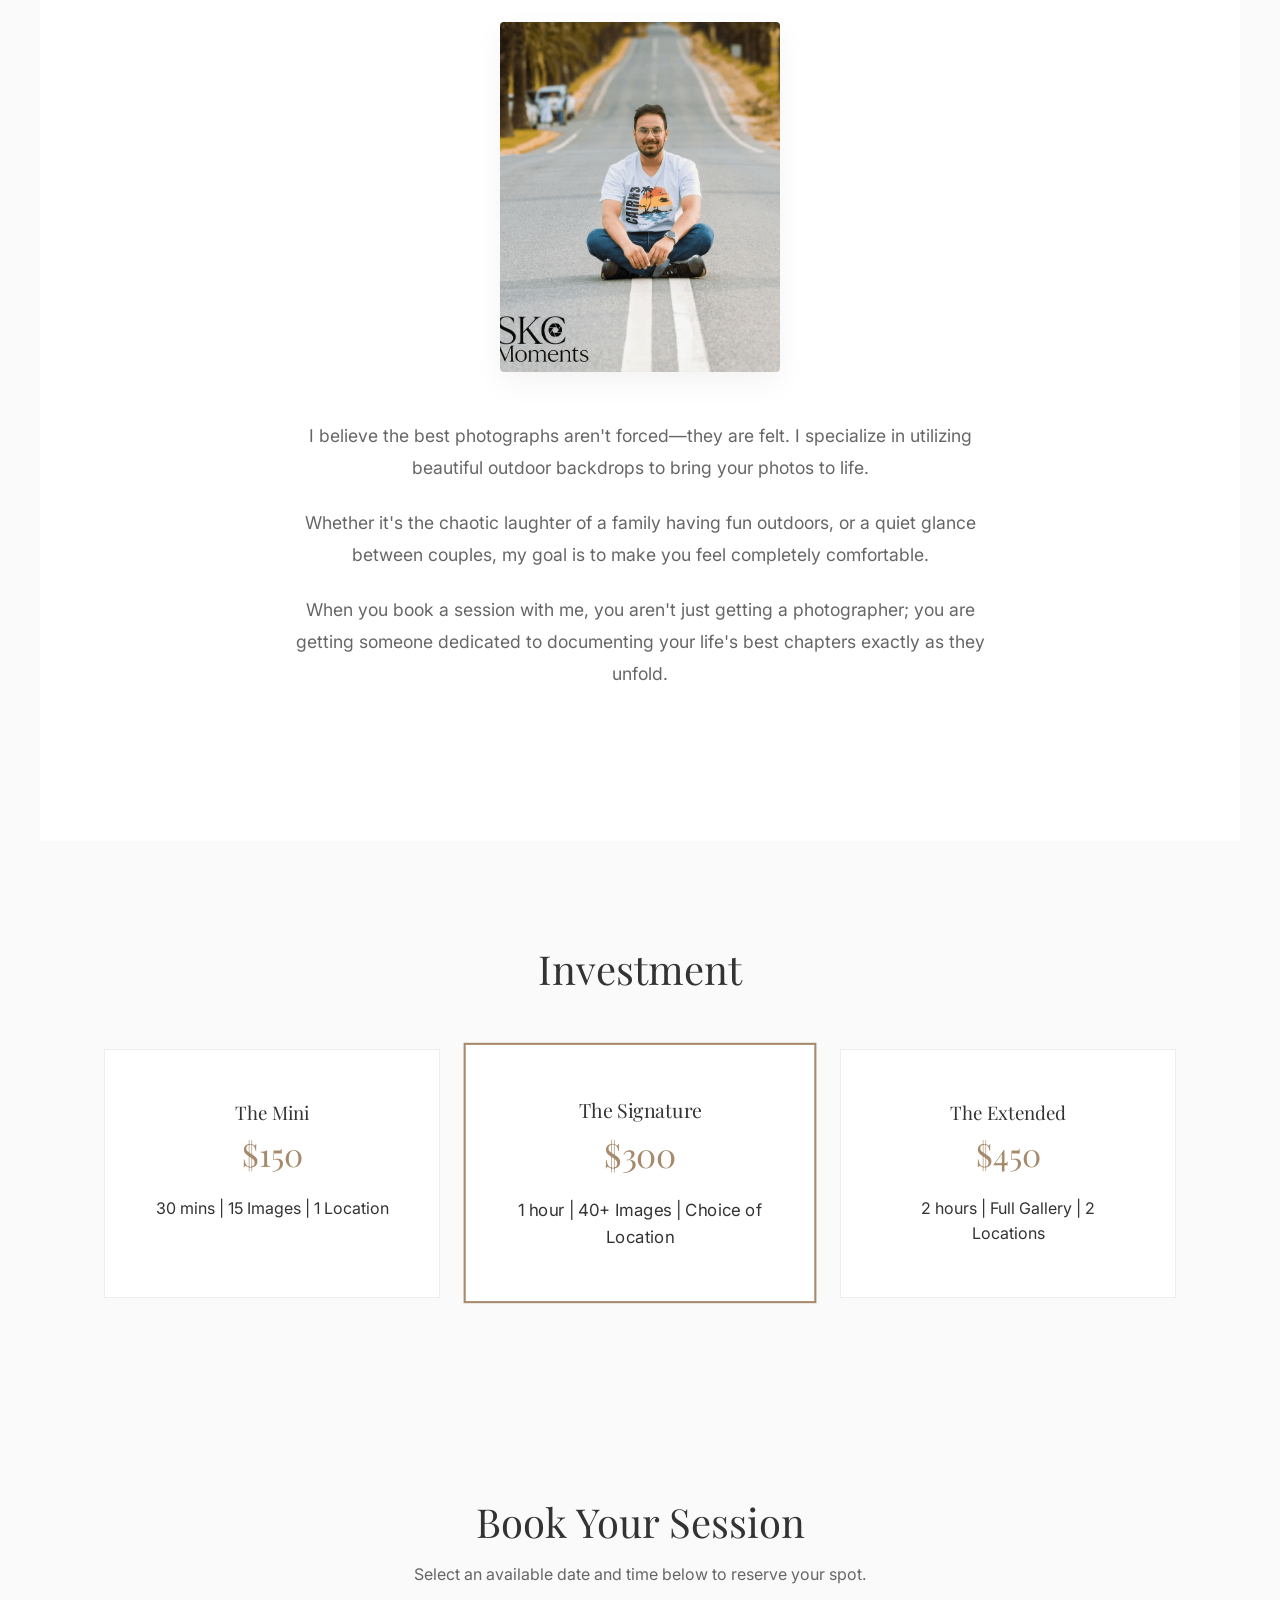
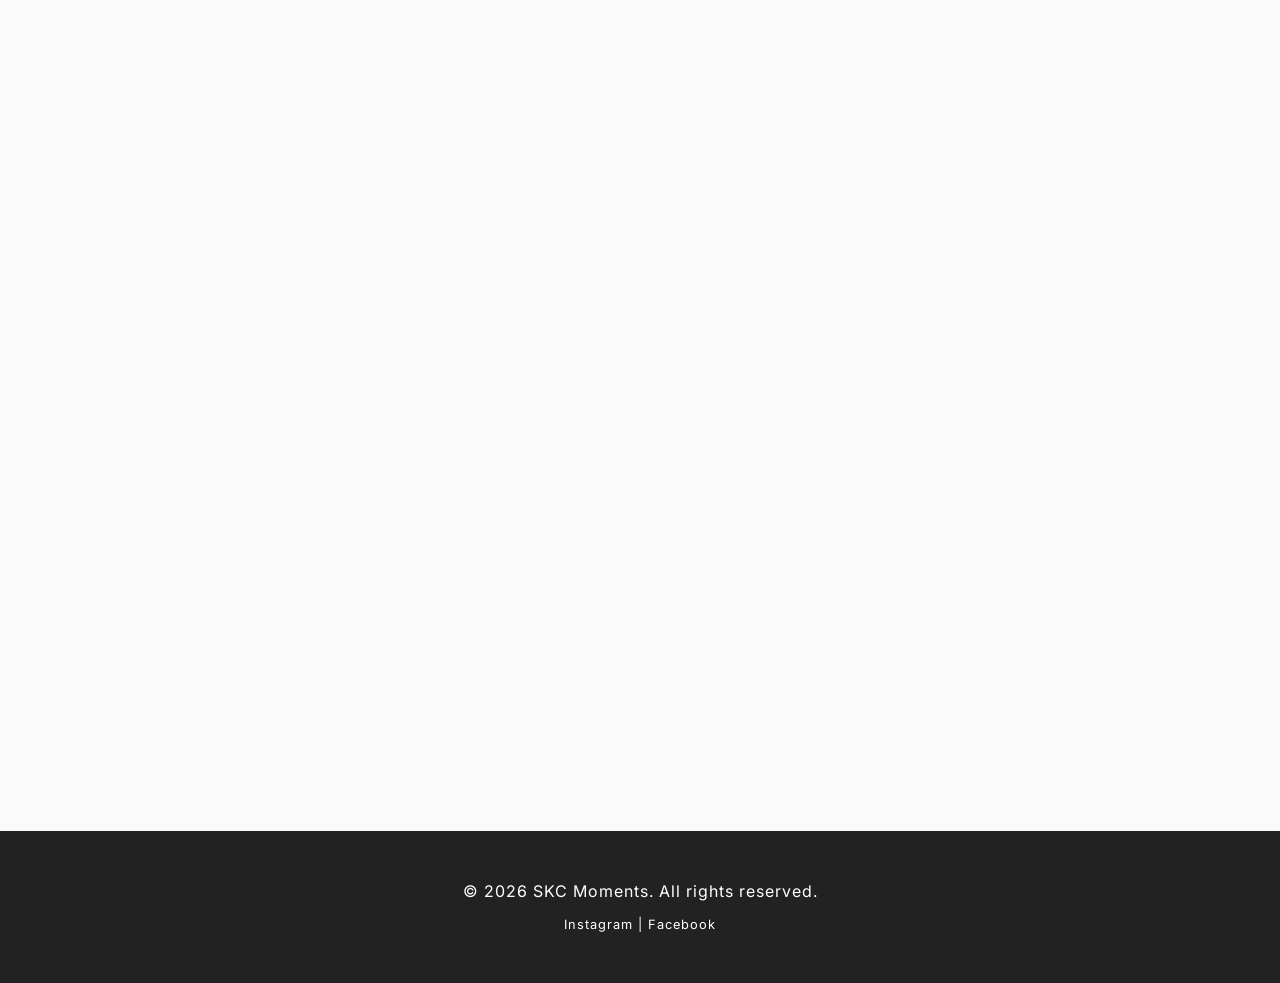
==== commit 552f5620: "updated the gallry for preview fix the fade in was takiing time to load the images" ====
--- a/index.html
+++ b/index.html
@@ -37,10 +37,7 @@
         </div>
         
         <div class="filter-btns fade-in">
-            <button class="filter-btn active" onclick="filterGallery('all')">All</button>
-            <button class="filter-btn" onclick="filterGallery('family')">Family</button>
-            <button class="filter-btn" onclick="filterGallery('outdoor')">Outdoor</button>
-            <button class="filter-btn" onclick="filterGallery('functions')">Functions</button>
+            <button class="filter-btn active" onclick="filterGallery('all')">Gallery</button>
         </div>
 
         <div class="gallery" id="dynamic-gallery"></div>
